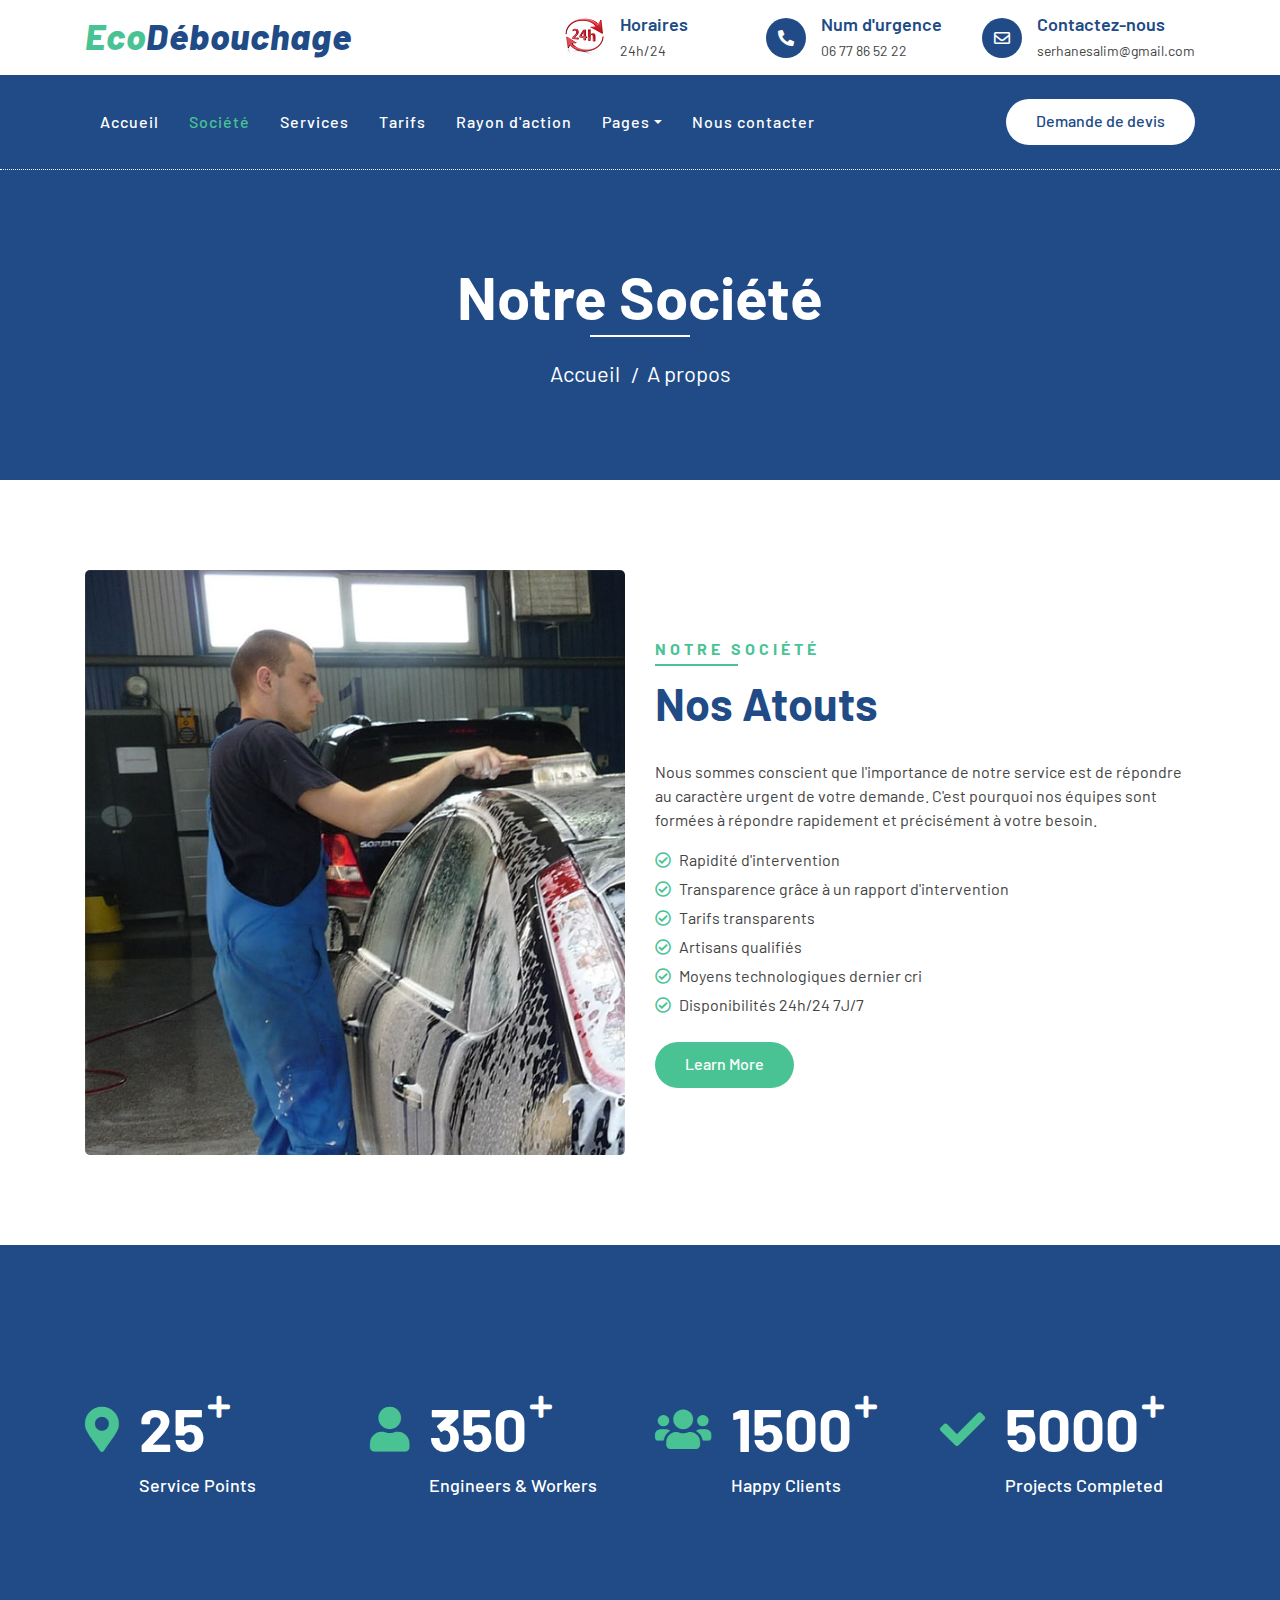
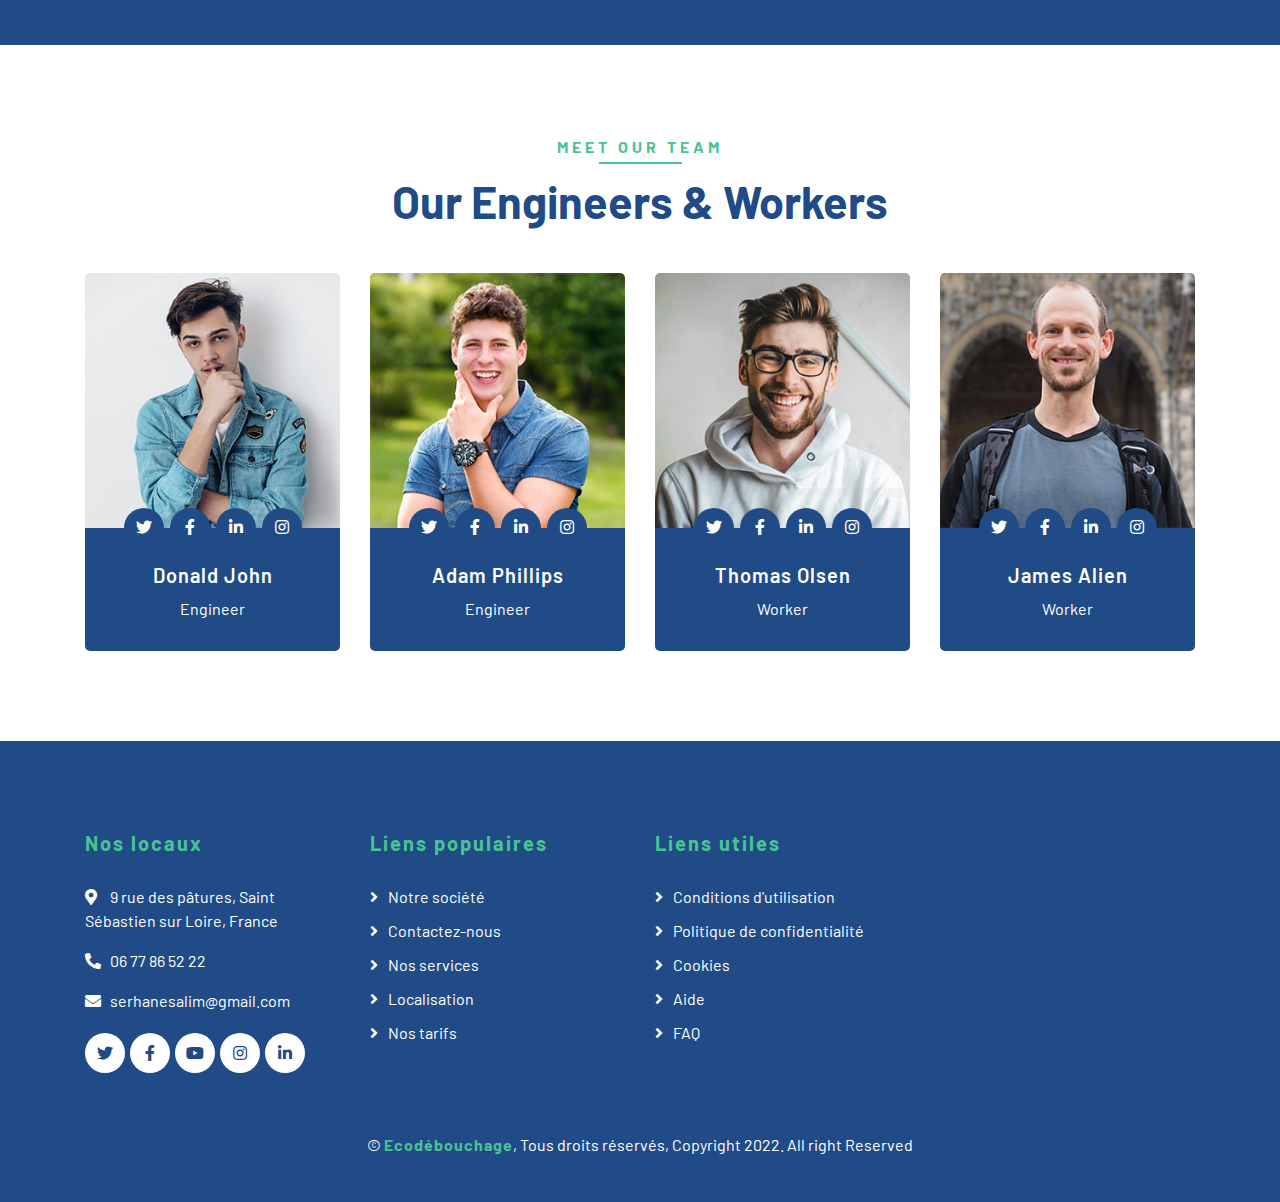
==== about.html @ cb482e45 "12e V Changement logo 24" ====
<!DOCTYPE html>
<html lang="en">
    <head>
        <meta charset="utf-8">
        <title>Eco débouchage</title>
        <meta content="width=device-width, initial-scale=1.0" name="viewport">
        <meta content="Free Website Template" name="keywords">
        <meta content="Free Website Template" name="description">

        <!-- Favicon -->
        <link href="img/favicon.ico" rel="icon">

        <!-- Google Font -->
        <link href="https://fonts.googleapis.com/css2?family=Barlow:wght@400;500;600;700;800;900&display=swap" rel="stylesheet"> 
        
        <!-- CSS Libraries -->
        <link href="https://stackpath.bootstrapcdn.com/bootstrap/4.4.1/css/bootstrap.min.css" rel="stylesheet">
        <link href="https://cdnjs.cloudflare.com/ajax/libs/font-awesome/5.10.0/css/all.min.css" rel="stylesheet">
        <link href="lib/flaticon/font/flaticon.css" rel="stylesheet">
        <link href="lib/animate/animate.min.css" rel="stylesheet">
        <link href="lib/owlcarousel/assets/owl.carousel.min.css" rel="stylesheet">

        <!-- Template Stylesheet -->
        <link href="css/style.css" rel="stylesheet">
    </head>

    <body>
        <!-- Top Bar Start -->
        <div class="top-bar">
            <div class="container">
                <div class="row align-items-center">
                    <div class="col-lg-4 col-md-12">
                        <div class="logo">
                            <a href="index.html">
                                <h1>Eco<span>Débouchage</span></h1>
                                <!-- <img src="img/logo.jpg" alt="Logo"> -->
                            </a>
                        </div>
                    </div>
                    <div class="col-lg-8 col-md-7 d-none d-lg-block">
                        <div class="row">
                            <div class="col-4">
                                <div class="top-bar-item">
                                    <div class="top-bar-icon">
                                        <img src="img/logo24.PNG" alt="logo24">
                                    </div>
                                    <div class="top-bar-text">
                                        <h3>Horaires</h3>
                                        <p>24h/24</p>
                                    </div>
                                </div>
                            </div>
                            <div class="col-4">
                                <div class="top-bar-item">
                                    <div class="top-bar-icon">
                                        <i class="fa fa-phone-alt"></i>
                                    </div>
                                    <div class="top-bar-text">
                                        <h3>Num d'urgence</h3>
                                        <p>06 77 86 52 22</p>
                                    </div>
                                </div>
                            </div>
                            <div class="col-4">
                                <div class="top-bar-item">
                                    <div class="top-bar-icon">
                                        <i class="far fa-envelope"></i>
                                    </div>
                                    <div class="top-bar-text">
                                        <h3>Contactez-nous</h3>
                                        <p>serhanesalim@gmail.com</p>
                                    </div>
                                </div>
                            </div>
                        </div>
                    </div>
                </div>
            </div>
        </div>
        <!-- Top Bar End -->

        <!-- Nav Bar Start -->
        <div class="nav-bar">
            <div class="container">
                <nav class="navbar navbar-expand-lg bg-dark navbar-dark">
                    <a href="#" class="navbar-brand">MENU</a>
                    <button type="button" class="navbar-toggler" data-toggle="collapse" data-target="#navbarCollapse">
                        <span class="navbar-toggler-icon"></span>
                    </button>

                    <div class="collapse navbar-collapse justify-content-between" id="navbarCollapse">
                        <div class="navbar-nav mr-auto">
                            <a href="index.html" class="nav-item nav-link">Accueil</a>
                            <a href="about.html" class="nav-item nav-link active">Société</a>
                            <a href="service.html" class="nav-item nav-link">Services</a>
                            <a href="price.html" class="nav-item nav-link">Tarifs</a>
                            <a href="location.html" class="nav-item nav-link">Rayon d'action</a>
                            <div class="nav-item dropdown">
                                <a href="#" class="nav-link dropdown-toggle" data-toggle="dropdown">Pages</a>
                                <div class="dropdown-menu">
                                    <a href="single.html" class="dropdown-item">Detail Page</a>
                                    <a href="team.html" class="dropdown-item">Nos collaborateurs</a>
                                    <a href="booking.html" class="dropdown-item">Prendre un rendez-vous</a>
                                </div>
                            </div>
                            <a href="contact.html" class="nav-item nav-link">Nous contacter</a>
                        </div>
                        <div class="ml-auto">
                            <a class="btn btn-custom" href="#">Demande de devis</a>
                        </div>
                    </div>
                </nav>
            </div>
        </div>
        <!-- Nav Bar End -->
        
        
        <!-- Page Header Start -->
        <div class="page-header">
            <div class="container">
                <div class="row">
                    <div class="col-12">
                        <h2>Notre Société</h2>
                    </div>
                    <div class="col-12">
                        <a href="index.html">Accueil</a>
                        <a href="">A propos</a>
                    </div>
                </div>
            </div>
        </div>
        <!-- Page Header End -->
        

        <!-- About Start -->
        <div class="about">
            <div class="container">
                <div class="row align-items-center">
                    <div class="col-lg-6">
                        <div class="about-img">
                            <img src="img/about.jpg" alt="Image">
                        </div>
                    </div>
                    <div class="col-lg-6">
                        <div class="section-header text-left">
                            <p>Notre Société</p>
                            <h2>Nos Atouts</h2>
                        </div>
                        <div class="about-content">
                            <p>
                                Nous sommes conscient que l'importance de notre service est de répondre au caractère urgent de votre demande. C'est pourquoi nos équipes sont formées à répondre rapidement et précisément à votre besoin. 
                            </p>
                            <ul>
                                <li><i class="far fa-check-circle"></i>Rapidité d'intervention</li>
                                <li><i class="far fa-check-circle"></i>Transparence grâce à un rapport d'intervention</li>
                                <li><i class="far fa-check-circle"></i>Tarifs transparents</li>
                                <li><i class="far fa-check-circle"></i>Artisans qualifiés</li>
                                <li><i class="far fa-check-circle"></i>Moyens technologiques dernier cri</li>
                                <li><i class="far fa-check-circle"></i>Disponibilités 24h/24 7J/7</li>
                            </ul>
                            <a class="btn btn-custom" href="">Learn More</a>
                        </div>
                    </div>
                </div>
            </div>
        </div>
        <!-- About End -->
        
        
        <!-- Facts Start -->
        <div class="facts" data-parallax="scroll" data-image-src="img/facts.jpg">
            <div class="container">
                <div class="row">
                    <div class="col-lg-3 col-md-6">
                        <div class="facts-item">
                            <i class="fa fa-map-marker-alt"></i>
                            <div class="facts-text">
                                <h3 data-toggle="counter-up">25</h3>
                                <p>Service Points</p>
                            </div>
                        </div>
                    </div>
                    <div class="col-lg-3 col-md-6">
                        <div class="facts-item">
                            <i class="fa fa-user"></i>
                            <div class="facts-text">
                                <h3 data-toggle="counter-up">350</h3>
                                <p>Engineers & Workers</p>
                            </div>
                        </div>
                    </div>
                    <div class="col-lg-3 col-md-6">
                        <div class="facts-item">
                            <i class="fa fa-users"></i>
                            <div class="facts-text">
                                <h3 data-toggle="counter-up">1500</h3>
                                <p>Happy Clients</p>
                            </div>
                        </div>
                    </div>
                    <div class="col-lg-3 col-md-6">
                        <div class="facts-item">
                            <i class="fa fa-check"></i>
                            <div class="facts-text">
                                <h3 data-toggle="counter-up">5000</h3>
                                <p>Projects Completed</p>
                            </div>
                        </div>
                    </div>
                </div>
            </div>
        </div>
        <!-- Facts End -->


        <!-- Team Start -->
        <div class="team">
            <div class="container">
                <div class="section-header text-center">
                    <p>Meet Our Team</p>
                    <h2>Our Engineers & Workers</h2>
                </div>
                <div class="row">
                    <div class="col-lg-3 col-md-6">
                        <div class="team-item">
                            <div class="team-img">
                                <img src="img/team-1.jpg" alt="Team Image">
                            </div>
                            <div class="team-text">
                                <h2>Donald John</h2>
                                <p>Engineer</p>
                                <div class="team-social">
                                    <a href=""><i class="fab fa-twitter"></i></a>
                                    <a href=""><i class="fab fa-facebook-f"></i></a>
                                    <a href=""><i class="fab fa-linkedin-in"></i></a>
                                    <a href=""><i class="fab fa-instagram"></i></a>
                                </div>
                            </div>
                        </div>
                    </div>
                    <div class="col-lg-3 col-md-6">
                        <div class="team-item">
                            <div class="team-img">
                                <img src="img/team-2.jpg" alt="Team Image">
                            </div>
                            <div class="team-text">
                                <h2>Adam Phillips</h2>
                                <p>Engineer</p>
                                <div class="team-social">
                                    <a href=""><i class="fab fa-twitter"></i></a>
                                    <a href=""><i class="fab fa-facebook-f"></i></a>
                                    <a href=""><i class="fab fa-linkedin-in"></i></a>
                                    <a href=""><i class="fab fa-instagram"></i></a>
                                </div>
                            </div>
                        </div>
                    </div>
                    <div class="col-lg-3 col-md-6">
                        <div class="team-item">
                            <div class="team-img">
                                <img src="img/team-3.jpg" alt="Team Image">
                            </div>
                            <div class="team-text">
                                <h2>Thomas Olsen</h2>
                                <p>Worker</p>
                                <div class="team-social">
                                    <a href=""><i class="fab fa-twitter"></i></a>
                                    <a href=""><i class="fab fa-facebook-f"></i></a>
                                    <a href=""><i class="fab fa-linkedin-in"></i></a>
                                    <a href=""><i class="fab fa-instagram"></i></a>
                                </div>
                            </div>
                        </div>
                    </div>
                    <div class="col-lg-3 col-md-6">
                        <div class="team-item">
                            <div class="team-img">
                                <img src="img/team-4.jpg" alt="Team Image">
                            </div>
                            <div class="team-text">
                                <h2>James Alien</h2>
                                <p>Worker</p>
                                <div class="team-social">
                                    <a href=""><i class="fab fa-twitter"></i></a>
                                    <a href=""><i class="fab fa-facebook-f"></i></a>
                                    <a href=""><i class="fab fa-linkedin-in"></i></a>
                                    <a href=""><i class="fab fa-instagram"></i></a>
                                </div>
                            </div>
                        </div>
                    </div>
                </div>
            </div>
        </div>
        <!-- Team End -->


        <!-- Footer Start -->
        <div class="footer">
            <div class="container">
                <div class="row">
                    <div class="col-lg-3 col-md-6">
                        <div class="footer-contact">
                            <h2>Nos locaux</h2>
                            <p><i class="fa fa-map-marker-alt"></i>9 rue des pâtures, Saint Sébastien sur Loire, France</p>
                            <p><i class="fa fa-phone-alt"></i>06 77 86 52 22</p>
                            <p><i class="fa fa-envelope"></i>serhanesalim@gmail.com</p>
                            <div class="footer-social">
                                <a class="btn" href=""><i class="fab fa-twitter"></i></a>
                                <a class="btn" href=""><i class="fab fa-facebook-f"></i></a>
                                <a class="btn" href=""><i class="fab fa-youtube"></i></a>
                                <a class="btn" href=""><i class="fab fa-instagram"></i></a>
                                <a class="btn" href=""><i class="fab fa-linkedin-in"></i></a>
                            </div>
                        </div>
                    </div>
                    <div class="col-lg-3 col-md-6">
                        <div class="footer-link">
                            <h2>Liens populaires</h2>
                            <a href="">Notre société</a>
                            <a href="">Contactez-nous</a>
                            <a href="">Nos services</a>
                            <a href="">Localisation</a>
                            <a href="">Nos tarifs</a>
                        </div>
                    </div>
                    <div class="col-lg-3 col-md-6">
                        <div class="footer-link">
                            <h2>Liens utiles</h2>
                            <a href="">Conditions d'utilisation</a>
                            <a href="">Politique de confidentialité</a>
                            <a href="">Cookies</a>
                            <a href="">Aide</a>
                            <a href="">FAQ</a>
                        </div>
                    </div>
                </div>
            </div>
            <div class="container copyright">
                <p>&copy; <a href="#">Ecodébouchage</a>, Tous droits réservés, Copyright 2022. All right Reserved</p>
            </div>
        </div>
        <!-- Footer End -->
        
        <!-- Back to top button -->
        <a href="#" class="back-to-top"><i class="fa fa-chevron-up"></i></a>
        
        <!-- Pre Loader -->
        <div id="loader" class="show">
            <div class="loader"></div>
        </div>

        <!-- JavaScript Libraries -->
        <script src="https://code.jquery.com/jquery-3.4.1.min.js"></script>
        <script src="https://stackpath.bootstrapcdn.com/bootstrap/4.4.1/js/bootstrap.bundle.min.js"></script>
        <script src="lib/easing/easing.min.js"></script>
        <script src="lib/owlcarousel/owl.carousel.min.js"></script>
        <script src="lib/waypoints/waypoints.min.js"></script>
        <script src="lib/counterup/counterup.min.js"></script>
        
        <!-- Contact Javascript File -->
        <script src="mail/jqBootstrapValidation.min.js"></script>
        <script src="mail/contact.js"></script>

        <!-- Template Javascript -->
        <script src="js/main.js"></script>
    </body>
</html>
---- lib/flaticon/font/flaticon.css ----
/*
  	Flaticon icon font: Flaticon
  	Creation date: 11/10/2020 08:08
  	*/

@font-face {
  font-family: "Flaticon";
  src: url("./Flaticon.eot");
  src: url("./Flaticon.eot?#iefix") format("embedded-opentype"),
       url("./Flaticon.woff2") format("woff2"),
       url("./Flaticon.woff") format("woff"),
       url("./Flaticon.ttf") format("truetype"),
       url("./Flaticon.svg#Flaticon") format("svg");
  font-weight: normal;
  font-style: normal;
}

@media screen and (-webkit-min-device-pixel-ratio:0) {
  @font-face {
    font-family: "Flaticon";
    src: url("./Flaticon.svg#Flaticon") format("svg");
  }
}

[class^="flaticon-"]:before, [class*=" flaticon-"]:before,
[class^="flaticon-"]:after, [class*=" flaticon-"]:after {   
  font-family: Flaticon;
        font-size: 20px;
font-style: normal;
margin-left: 20px;
}

.flaticon-car-wash-1:before { content: "\f100"; }
.flaticon-car-service:before { content: "\f101"; }
.flaticon-seat:before { content: "\f102"; }
.flaticon-car-service-1:before { content: "\f103"; }
.flaticon-car-wash:before { content: "\f104"; }
.flaticon-brush:before { content: "\f105"; }
.flaticon-vacuum-cleaner:before { content: "\f106"; }
.flaticon-brush-1:before { content: "\f107"; }
.flaticon-car-service-2:before { content: "\f108"; }
.flaticon-car-service-3:before { content: "\f109"; }
---- css/style.css ----
/*******************************/
/********* General CSS *********/
/*******************************/
body {
    color: #444444;
    font-weight: 400;
    background: #ffffff;
    font-family: 'Barlow', sans-serif;
}

h1,
h2, 
h3, 
h4,
h5, 
h6 {
    color: #204B86;
}

a {
    color: #204B86;
    transition: .3s;
}

a:hover,
a:active,
a:focus {
    color: #49C394;
    outline: none;
    text-decoration: none;
}

.btn.btn-custom {
    padding: 10px 30px 12px 30px;
    text-align: center; 
    font-size: 16px;
    font-weight: 500;
    color: #ffffff;
    background: #49C394;
    border: none;
    border-radius: 60px;
    box-shadow: inset 0 0 0 0 #204B86;
    transition: ease-out 0.5s;
    -webkit-transition: ease-out 0.5s;
    -moz-transition: ease-out 0.5s;
}

.btn.btn-custom:hover {
    color: #49C394;
    background: #204B86;
    box-shadow: inset 200px 0 0 0 #204B86;
}

.btn:focus,
.form-control:focus {
    box-shadow: none;
}

.container-fluid {
    max-width: 1366px;
}

[class^="flaticon-"]:before, [class*=" flaticon-"]:before,
[class^="flaticon-"]:after, [class*=" flaticon-"]:after {   
    font-size: inherit;
    margin-left: 0;
}


/**********************************/
/****** Loader & Back to Top ******/
/**********************************/
#loader {
    position: fixed;
    top: 0;
    right: 0;
    bottom: 0;
    left: 0;
    display: flex;
    align-items: center;
    justify-content: center;
    background: #ffffff;
    opacity: 0;
    visibility: hidden;
    -webkit-transition: opacity .3s ease-out, visibility 0s linear .3s;
    -o-transition: opacity .3s ease-out, visibility 0s linear .3s;
    transition: opacity .3s ease-out, visibility 0s linear .3s;
    z-index: 999;
}

#loader.show {
    -webkit-transition: opacity .6s ease-out, visibility 0s linear 0s;
    -o-transition: opacity .6s ease-out, visibility 0s linear 0s;
    transition: opacity .6s ease-out, visibility 0s linear 0s;
    visibility: visible;
    opacity: 1;
}

#loader .loader {
    position: relative;
    width: 45px;
    height: 45px;
    border: 5px solid #dddddd;
    border-top: 5px solid #49C394;
    border-radius: 50%;
    -webkit-animation: spin 2s linear infinite;
    animation: spin 2s linear infinite;
}

@-webkit-keyframes spin {
    0% { -webkit-transform: rotate(0deg); }
    100% { -webkit-transform: rotate(360deg); }
}

@keyframes spin {
    0% { transform: rotate(0deg); }
    100% { transform: rotate(360deg); }
}

.back-to-top {
    position: fixed;
    display: none;
    width: 44px;
    height: 44px;
    text-align: center;
    line-height: 1;
    font-size: 22px;
    right: 15px;
    bottom: 15px;
    transition: .5s;
    background: #49C394;
    border-radius: 44px;
    z-index: 9;
}

.back-to-top i {
    color: #ffffff;
    padding-top: 10px;
}

.back-to-top:hover {
    background: #204B86;
}


/**********************************/
/********** Top Bar CSS ***********/
/**********************************/
.top-bar {
    position: relative;
    height: 75px;
    display: flex;
    align-items: center;
    background: #ffffff;
}

.top-bar .logo {
    text-align: left;
    overflow: hidden;
}

.top-bar .logo h1 {
    margin: -4px 0 0 0;
    color: #49C394;
    font-size: 36px;
    line-height: 50px;
    font-weight: 800;
    letter-spacing: 1px;
    font-style: italic;
}

.top-bar .logo h1 span {
    color: #204B86;
}

.top-bar .logo img {
    max-width: 100%;
    max-height: 60px;
}

.top-bar .top-bar-item {
    display: flex;
    align-items: center;
    justify-content: flex-end;
}



.top-bar .logo24 img {
    max-width: 100%;
    max-height: 60px;
}


.top-bar .top-bar-icon {
    width: 40px;
    height: 40px;
    display: flex;
    align-items: center;
    justify-content: center;
    background: #204B86;
    border-radius: 40px;
}

.top-bar .top-bar-icon i {
    margin: 0;
    color: #ffffff;
    font-size: 16px;
}

.top-bar .top-bar-text {
    padding-left: 15px;
}

.top-bar .top-bar-text h3 {
    margin: 0 0 5px 0;
    font-size: 18px;
    font-weight: 600;
}

.top-bar .top-bar-text p {
    margin: 0;
    font-size: 14px;
    font-weight: 400;
}

@media (max-width: 991.98px) {
    .top-bar .logo {
        text-align: center;
    }
}


/**********************************/
/*********** Nav Bar CSS **********/
/**********************************/
.nav-bar {
    position: relative;
    background: #204B86;
}

.nav-bar.nav-sticky {
    position: fixed;
    width: 100%;
    top: 0;
    left: 0;
    box-shadow: 0 2px 5px rgba(0, 0, 0, .3);
    z-index: 999;
}

.nav-bar .navbar {
    padding: 20px 0;
    background: #204B86 !important;
    transition: .3s;
}

.nav-bar.nav-sticky .navbar {
    padding: 5px 0;
}

.navbar-dark .navbar-nav .nav-link,
.navbar-dark .navbar-nav .nav-link:focus,
.navbar-dark .navbar-nav .nav-link:hover,
.navbar-dark .navbar-nav .nav-link.active {
    color: #ffffff;
    padding: 15px;
    font-weight: 500;
    letter-spacing: 1px;
}

.navbar-dark .navbar-nav .nav-link:hover,
.navbar-dark .navbar-nav .nav-link.active {
    color: #49C394;
}

.nav-bar .dropdown-menu {
    margin-top: 0;
    border: 0;
    border-radius: 0;
    background: #f8f9fa;
}

.nav-bar .btn.btn-custom {
    color: #204B86;
    background: #ffffff;
    box-shadow: inset 0 0 0 0 #49C394;
}

.nav-bar .btn:hover {
    color: #ffffff;
    background: #49C394;
    box-shadow: inset 200px 0 0 0 #49C394;
}

@media (min-width: 992px) {
    .nav-bar .navbar-brand {
        display: none;
    }
}

@media (max-width: 991.98px) {
    .navbar-dark .navbar-nav .nav-link,
    .navbar-dark .navbar-nav .nav-link:focus,
    .navbar-dark .navbar-nav .nav-link:hover,
    .navbar-dark .navbar-nav .nav-link.active {
        padding: 5px 0;
    }
    
    .nav-bar .dropdown-menu {
        box-shadow: none;
    }
    
    .nav-bar .btn {
        display: none;
    }
}


/*******************************/
/********** Hero CSS ***********/
/*******************************/
.carousel {
    position: relative;
    width: 100%;
    min-height: 400px;
    background: #ffffff;
    margin-bottom: 45px;
}

.carousel .container-fluid {
    padding: 0;
}

.carousel .carousel-item {
    position: relative;
    width: 100%;
    min-height: 400px;
    display: flex;
    align-items: center;
    justify-content: center;
    flex-direction: column;
}

.carousel .carousel-img {
    position: relative;
    width: 100%;
    height: 100%;
    min-height: 400px;
    text-align: right;
    overflow: hidden;
}

.carousel .carousel-img::after {
    position: absolute;
    content: "";
    top: 0;
    right: 0;
    bottom: 0;
    left: 0;
    background: rgba(0, 0, 0, .5);
    z-index: 1;
}

.carousel .carousel-img img {
    width: 100%;
    height: 100%;
    object-fit: cover;
}

.carousel .carousel-text {
    position: absolute;
    max-width: 992px;
    padding: 0 15px;
    text-align: center;
    display: flex;
    align-items: center;
    justify-content: center;
    flex-direction: column;
    z-index: 2;
}

.carousel .carousel-text h3 {
    color: #49C394;
    font-size: 20px;
    font-weight: 700;
    letter-spacing: 4px;
    text-transform: uppercase;
    margin-bottom: 0px;
}

.carousel .carousel-text h1 {
    color: #ffffff;
    font-size: 90px;
    font-weight: 700;
    margin-bottom: 20px;
    /*text-transform: capitalize;*/
}

.carousel .carousel-text p {
    max-width: 500px;
    color: #ffffff;
    font-size: 18px;
    margin-bottom: 40px;
}

.carousel .btn.btn-custom {
    padding: 20px 45px 22px 45px;
    color: #ffffff;
}

.carousel .btn.btn-custom:hover {
    color: #49C394;
}

.carousel .owl-nav {
    position: absolute;
    width: 100%;
    height: 50px;
    top: calc(50% - 25px);
    left: 0;
    display: flex;
    justify-content: space-between;
    z-index: 9;
}

.carousel .owl-nav .owl-prev,
.carousel .owl-nav .owl-next {
    width: 50px;
    height: 50px;
    display: flex;
    align-items: center;
    justify-content: center;
    color: #ffffff;
    border-radius: 50px;
    background: rgba(256, 256, 256, .2);
    font-size: 22px;
    transition: .5s;
}

.carousel .owl-nav .owl-prev {
    margin-left: 30px;
}

.carousel .owl-nav .owl-next {
    margin-right: 30px;
}

.carousel .owl-nav .owl-prev:hover,
.carousel .owl-nav .owl-next:hover {
    color: #ffffff;
    background: #49C394;
}

.carousel .animated {
    -webkit-animation-duration: 1s;
    animation-duration: 1s;
}

@media (max-width: 991.98px) {
    .carousel .carousel-text h3 {
        margin-bottom: 5px;
    }
    
    .carousel .carousel-text h1 {
        font-size: 60px;
    }
    
    .carousel .carousel-text p {
        font-size: 16px;
    }
    
    .carousel .carousel-text .btn {
        padding: 12px 30px;
        font-size: 15px;
        letter-spacing: 0;
    }
}

@media (max-width: 767.98px) {
    .carousel .carousel-text h3 {
        font-size: 18px;
        letter-spacing: 2px;
        margin-bottom: 15px;
    }
    
    .carousel .carousel-text h1 {
        font-size: 45px;
    }
    
    .carousel .carousel-text .btn {
        padding: 10px 25px;
        font-size: 15px;
        letter-spacing: 0;
    }
}

@media (max-width: 575.98px) {
    .carousel .carousel-text h3 {
        font-size: 14px;
        letter-spacing: 1px;
        margin-bottom: 10px;
    }
    
    .carousel .carousel-text h1 {
        font-size: 30px;
        margin-bottom: 15px;
    }
    
    .carousel .carousel-text p {
        margin-bottom: 25px;
    }
    
    .carousel .carousel-text .btn {
        padding: 8px 20px;
        font-size: 14px;
        letter-spacing: 0;
    }
}


/*******************************/
/******* Page Header CSS *******/
/*******************************/
.page-header {
    position: relative;
    margin-bottom: 45px;
    padding: 90px 0;
    text-align: center;
    background: #204B86;
    border-top: 1px dotted #ffffff;
}

.page-header h2 {
    position: relative;
    color: #ffffff;
    font-size: 60px;
    font-weight: 700;
    margin-bottom: 20px;
    padding-bottom: 5px;
}

.page-header h2::after {
    position: absolute;
    content: "";
    width: 100px;
    height: 2px;
    left: calc(50% - 50px);
    bottom: 0;
    background: #ffffff;
}

.page-header a {
    position: relative;
    padding: 0 12px;
    font-size: 22px;
    color: #ffffff;
}

.page-header a:hover {
    color: #49C394;
}

.page-header a::after {
    position: absolute;
    content: "/";
    width: 8px;
    height: 8px;
    top: -2px;
    right: -7px;
    text-align: center;
    color: #ffffff;
}

.page-header a:last-child::after {
    display: none;
}

@media (max-width: 991.98px) {
    .page-header {
        padding: 60px 0;
    }
    
    .page-header h2 {
        font-size: 45px;
    }
    
    .page-header a {
        font-size: 20px;
    }
}

@media (max-width: 767.98px) {
    .page-header {
        padding: 45px 0;
    }
    
    .page-header h2 {
        font-size: 35px;
    }
    
    .page-header a {
        font-size: 18px;
    }
}


/*******************************/
/******* Section Header ********/
/*******************************/
.section-header {
    position: relative;
    width: 100%;
    max-width: 700px;
    margin: 0 auto 45px auto;
}

.section-header p {
    display: inline-block;
    margin-bottom: 10px;
    padding-bottom: 5px;
    position: relative;
    font-size: 16px;
    font-weight: 700;
    letter-spacing: 4px;
    text-transform: uppercase;
    color: #49C394;
}

.section-header p::after {
    position: absolute;
    content: "";
    width: 50%;
    height: 2px;
    left: 25%;
    bottom: 0;
    background: #49C394;
}

.section-header.text-left p::after {
    left: 0;
}

.section-header.text-right p::after {
    left: 50%;
}

.section-header h2 {
    margin: 0;
    font-size: 45px;
    font-weight: 700;
    /*text-transform: capitalize;  Modifications pour enlever les majuscules de la page Contact dans envoyez nous vos suggestions */
}

@media (max-width: 991.98px) {
    .section-header h2 {
        font-size: 45px;
    }
}

@media (max-width: 767.98px) {
    .section-header h2 {
        font-size: 40px;
    }
}

@media (max-width: 575.98px) {
    .section-header h2 {
        font-size: 35px;
    }
}


/*******************************/
/********** About CSS **********/
/*******************************/
.about {
    position: relative;
    width: 100%;
    padding: 45px 0 15px 0;
}

.about .section-header {
    margin-bottom: 30px;
    margin-left: 0;
}

.about .about-img img {
    width: 100%;
    border-radius: 5px;
    margin-bottom: 30px;
}

.about .about-content {
    margin-bottom: 30px;
}

.about .about-content ul {
    margin: 0;
    padding: 0;
    list-style: none;
    margin-bottom: 25px;
}

.about .about-content ul li {
    margin-bottom: 5px;
}

.about .about-content ul li i {
    margin-right: 8px;
    color: #49C394;
}


/*******************************/
/********* Service CSS *********/
/*******************************/
.service {
    position: relative;
    width: 100%;
    padding: 45px 0 0 0;
}

.service .service-item {
    position: relative;
    width: 100%;
    display: flex;
    flex-direction: column;
    margin-bottom: 45px;
}

.service .service-item i {
    color: #204B86;
    font-size: 75px;
    line-height: 75px;
    margin-bottom: 20px;
}

.service .service-item [class^="flaticon-"]::before {
    margin: 0;
    font-size: 60px;
    line-height: 60px;
    background-image: linear-gradient(#49C394, #204B86);
    -webkit-background-clip: text;
    -webkit-text-fill-color: transparent;
    transition: .5s;
}

.service .service-item h3 {
    margin-bottom: 10px;
    font-size: 20px;
    font-weight: 700;
    letter-spacing: 1px;
}

.service .service-item p {
    margin: 0;
}


/*******************************/
/********** Facts CSS **********/
/*******************************/
.facts {
    position: relative;
    width: 100%;
    min-height: 400px;
    margin: 45px 0;
    display: flex;
    align-items: center;
    background: #204B86;
}

.facts .facts-item {
    display: flex;
    flex-direction: row;
    margin: 25px 0;
}

.facts .facts-item i {
    margin-top: 15px;
    font-size: 45px;
    color: #49C394;
}

.facts .facts-text {
    padding-left: 20px;
}

.facts .facts-text h3 {
    position: relative;
    display: inline-block;
    color: #ffffff;
    font-size: 60px;
    font-weight: 700;
}

.facts .facts-text h3::after {
    position: absolute;
    content: "\f067";
    top: 0px;
    right: -25px;
    color: #ffffff;
    font-size: 25px;
    font-family: "Font Awesome 5 Free";
    font-weight: 900;
}

.facts .facts-text p {
    color: #ffffff;
    font-size: 18px;
    font-weight: 500;
    margin: 0;
}


/*******************************/
/********* Pricing CSS *********/
/*******************************/
.price {
    position: relative;
    width: 100%;
    padding: 45px 0 15px 0;
}

.price .row {
    padding: 0 15px;
}

.price .col-md-4 {
    padding: 0;
}

.price .price-item {
    position: relative;
    margin-bottom: 30px;
    background: #ffffff;
    border-radius: 5px;
    text-align: center;
}

.price .featured-item {
    box-shadow: 0 0 30px rgba(0, 0, 0, .2);
    z-index: 1;
}

.price .price-header {
    padding: 45px 0 30px 0;
}

.price .price-header h3 {
    font-size: 20px;
    font-weight: 700;
    letter-spacing: 2px;
    text-transform: uppercase;
}

.price .price-header h2 {
    display: flex;
    align-items: flex-start;
    justify-content: center;
    font-size: 60px;
    font-weight: 700;
    letter-spacing: 5px;
}

.price .price-header h2 span {
    font-size: 25px;
    line-height: 55px;
}

.price .price-item.featured-item h2,
.price .price-item.featured-item h3 {
    color: #49C394;
}

.price .price-body {
    padding: 0 0 20px 0;
}

.price .price-body ul {
    margin: 0;
    padding: 0;
    list-style: none;
}

.price .price-body ul li {
    padding: 0 0 15px 0;
}

.price .price-body ul li i {
    margin-right: 10px;
}

.price .price-body ul li i.fa-check-circle {
    color: #39B972;
}

.price .price-body ul li i.fa-times-circle {
    color: #cccccc;
}

.price .price-item .price-footer {
    padding-bottom: 45px;
}

.price .price-item .price-footer .btn.btn-custom {
    color: #49C394;
    background: #204B86;
    box-shadow: inset 0 0 0 0 #49C394;
}

.price .price-item .price-footer .btn.btn-custom:hover {
    color: #ffffff;
    background: #49C394;
    box-shadow: inset 200px 0 0 0 #49C394;
}

.price .price-item.featured-item .price-footer .btn.btn-custom {
    color: #ffffff;
    background: #49C394;
    box-shadow: inset 0 0 0 0 #204B86;
}

.price .price-item.featured-item .price-footer .btn.btn-custom:hover {
    color: #49C394;
    background: #204B86;
    box-shadow: inset 200px 0 0 0 #204B86;
}


/*******************************/
/******** Location CSS *********/
/*******************************/
.location {
    position: relative;
    width: 100%;
    padding: 45px 0;
}

.location .location-item {
    display: flex;
    margin-bottom: 30px;
}

.location .location-item i {
    padding-top: 3px;
    font-size: 30px;
    color: #49C394;
}

.location .location-text {
    padding-left: 15px;
}

.location .location-text h3 {
    font-size: 18px;
    font-weight: 700;
}

.location .location-text p {
    margin-bottom: 5px;
}

.location .location-text p strong {
    margin-right: 5px;
    font-weight: 600;
}

.location .location-form {
    padding: 45px 30px;
    background: #49C394;
    border-radius: 5px;
}

.location .location-form h3 {
    color: #ffffff;
    font-size: 25px;
    font-weight: 700;
    margin-bottom: 25px;
}

.location .location-form .control-group {
    margin-bottom: 15px;
}

.location .location-form .form-control {
    height: 45px;
    color: #ffffff;
    padding: 0 15px;
    border-radius: 5px;
    border: 1px solid #ffffff;
    background: transparent;
}

.location .location-form textarea.form-control {
    height: 120px;
    padding: 15px;
}

.location .location-form .form-control::placeholder {
    color: #ffffff;
    opacity: 1;
}

.location .location-form .form-control:-ms-input-placeholder,
.location .location-form .form-control::-ms-input-placeholder {
    color: #ffffff;
}

.location .location-form .btn.btn-custom {
    width: 100%;
    color: #49C394;
    background: #ffffff;
    box-shadow: inset 0 0 0 0 #204B86;
}

.location .location-form .btn.btn-custom:hover {
    color: #ffffff;
    background: #49C394;
    box-shadow: inset 400px 0 0 0 #204B86;
}

@media(min-width: 576px) and (max-width: 991.89px) {
    .location .location-form .btn.btn-custom:hover {
        box-shadow: inset 650px 0 0 0 #204B86;
    }
}


/*******************************/
/*********** Team CSS **********/
/*******************************/
.team {
    position: relative;
    width: 100%;
    padding: 45px 0 15px 0;
}

.team .team-item {
    position: relative;
    margin-bottom: 30px;
}

.team .team-img {
    position: relative;
    border-radius: 5px 5px 0 0;
    overflow: hidden;
}

.team .team-img img {
    width: 100%;
    transition: .3s;
}

.team .team-item:hover img {
    transform: scale(1.1);
}

.team .team-text {
    position: relative;
    width: 100%;
    padding: 35px 30px 30px 30px;
    text-align: center;
    background: #204B86;
    border-radius: 0 0 5px 5px;
    transition: .5s;
}

.team .team-item:hover .team-text {
    background: #49C394;
}

.team .team-text h2 {
    color: #ffffff;
    font-size: 20px;
    font-weight: 600;
    letter-spacing: 1px;
    margin-bottom: 10px;
}

.team .team-text p {
    margin: 0;
    color: #ffffff;
}

.team .team-social {
    position: absolute;
    width: 100%;
    height: 40px;
    top: -20px;
    left: 0;
    text-align: center;
    font-size: 0;
}

.team .team-social a {
    display: inline-block;
    width: 40px;
    height: 40px;
    margin: 0 3px;
    padding: 7px 0;
    text-align: center;
    font-size: 16px;
    color: #ffffff;
    background: #204B86;
    border-radius: 40px;
    transition: .5s;
}

.team .team-item:hover .team-social a {
    background: #49C394;
}

.team .team-social a:hover {
    color: #204B86;
}


/*******************************/
/******* Testimonial CSS *******/
/*******************************/
.testimonial {
    position: relative;
    width: 100%;
    padding: 45px 0;
}

.testimonial .testimonials-carousel {
    position: relative;
    width: calc(100% + 30px);
    margin: 0 -15px;
}

.testimonial .testimonial-item {
    position: relative;
    width: 100%;
    padding: 0 15px;
    display: flex;
}

.testimonial .testimonial-item img {
    width: 80px;
    height: 80px;
    border-radius: 80px;
    transform: scale(.8);
    transition: 2s;
}

.testimonial .owl-item.center .testimonial-item img {
    transform: scale(1);
}

.testimonial .testimonial-text {
    width: calc(100% - 100px);
    padding-left: 20px;
}

.testimonial .testimonial-text h3 {
    font-size: 18px;
    font-weight: 700;
    letter-spacing: 1px;
    margin-bottom: 5px;
}

.testimonial .testimonial-text h4 {
    color: #777777;
    font-size: 15px;
    font-weight: 400;
    font-style: italic;
    margin-bottom: 10px;
}

.testimonial .testimonial-text p {
    margin: 0;
}

.testimonial .testimonial-text p::before {
    content: "\f10d";
    font-size: 25px;
    font-family: "Font Awesome 5 Free";
    font-weight: 900;
    color: #49C394;
    margin-right: 10px;
}

.testimonial .owl-dots {
    margin-top: 15px;
    text-align: center;
}

.testimonial .owl-dot {
    display: inline-block;
    margin: 0 5px;
    width: 12px;
    height: 12px;
    border-radius: 10px;
    background: #dddddd;
}

.testimonial .owl-dot.active {
    background: #49C394;
}


/*******************************/
/*********** Blog CSS **********/
/*******************************/
.blog {
    position: relative;
    width: 100%;
    padding: 45px 0 0 0;
}

.blog .blog-item {
    margin-bottom: 45px;
}

.blog .blog-img {
    position: relative;
    width: 100%;
}

.blog .blog-img img {
    width: 100%;
    border-radius: 5px;
}

.blog .meta-date {
    position: absolute;
    width: 70px;
    height: 70px;
    bottom: 10%;
    left: calc(50% - 35px);
    display: flex;
    align-items: center;
    justify-content: center;
    flex-direction: column;
    border-radius: 70px;
    background: #204B86;
    color: #ffffff;
    opacity: 0;
    transition: .5s;
}

.blog .meta-date span {
    font-size: 14px;
    font-weight: 400;
    letter-spacing: 1px;
}

.blog .meta-date strong {
    font-size: 16px;
    font-weight: 700;
    line-height: 16px;
    letter-spacing: 3px;
    text-transform: uppercase;
}

.blog .blog-item:hover .meta-date {
    bottom: calc(50% - 35px);
    opacity: 1;
}

.blog .blog-text {
    padding: 25px 0 20px 0;
}

.blog .blog-text h3 {
    font-size: 22px;
    font-weight: 700;
}

.blog .blog-text h3 a {
    color: #204B86;
}

.blog .blog-text h3 a:hover {
    color: #49C394;
}

.blog .blog-text p {
    margin: 0;
}

.blog .blog-meta {
    display: flex;
}

.blog .blog-meta p {
    margin: 0;
    font-size: 14px;
    line-height: 14px;
    padding: 0 10px;
    border-right: 1px solid rgba(0, 0, 0, .15);
}

.blog .blog-meta p:first-child {
    padding-left: 0;
}

.blog .blog-meta p:last-child {
    padding-right: 0;
    border: none;
}

.blog .blog-meta i {
    color: #999999;
    margin-right: 5px;
}

.blog .blog-meta a {
    color: #999999;
}

.blog .blog-meta a:hover {
    color: #49C394;
}

.blog .pagination {
    margin-bottom: 15px;
}

.blog .pagination .page-link {
    color: #204B86;
    border-radius: 0;
    border-color: #204B86;
}

.blog .pagination .page-link:hover,
.blog .pagination .page-item.active .page-link {
    color: #49C394;
    background: #204B86;
}

.blog .pagination .disabled .page-link {
    color: #999999;
}


/*******************************/
/********* Contact CSS *********/
/*******************************/
.contact {
    position: relative;
    width: 100%;
    padding: 45px 0;
}

.contact .contact-info {
    width: 100%;
    margin-bottom: 45px;
    padding: 35px 30px 10px 30px;
    border-radius: 5px;
    background: #204B86;
    
}

.contact .contact-info h2 {
    color: #ffffff;
    font-size: 25px;
    font-weight: 700;
    margin-bottom: 30px;
}

.contact .contact-info-item {
    display: flex;
    align-items: center;
    justify-content: flex-start;
    margin-bottom: 30px;
}

.contact .contact-info-icon {
    width: 60px;
    height: 60px;
    display: flex;
    align-items: center;
    justify-content: center;
    background: #ffffff;
    border-radius: 60px;
}

.contact .contact-info-icon i {
    margin: 0;
    color: #204B86;
    font-size: 16px;
}

.contact .contact-info-text {
    padding-left: 20px;
}

.contact .contact-info-text h3 {
    margin: 0 0 5px 0;
    color: #ffffff;
    font-size: 18px;
    font-weight: 700;
    letter-spacing: 1px;
}

.contact .contact-info-text p {
    margin: 0;
    color: #ffffff;
    font-size: 16px;
    font-weight: 500;
}

.contact .contact-form {
    position: relative;
    width: 100%;
    margin-bottom: 45px;
}

.contact .contact-form input {
    padding: 15px;
    border-radius: 5px;
    border: 1px solid #204B86;
}

.contact .contact-form textarea {
    height: 125px;
    padding: 8px 15px;
    border-radius: 5px;
    border: 1px solid #204B86;
}

.contact .help-block ul {
    margin: 0;
    padding: 0;
    list-style-type: none;
}

.contact iframe {
    width: 100%;
    height: 400px;
    border-radius: 5px;
}


/*******************************/
/******* Single Post CSS *******/
/*******************************/
.single {
    position: relative;
    padding: 45px 0;
}

.single .single-content {
    position: relative;
    margin-bottom: 30px;
    overflow: hidden;
}

.single .single-content img {
    margin-bottom: 20px;
    width: 100%;
    border-radius: 5px;
}

.single .single-tags {
    margin: -5px -5px 41px -5px;
    font-size: 0;
}

.single .single-tags a {
    margin: 5px;
    display: inline-block;
    padding: 7px 15px;
    font-size: 14px;
    font-weight: 500;
    color: #204B86;
    border: 1px solid #204B86;
    border-radius: 5px;
}

.single .single-tags a:hover {
    color: #ffffff;
    background: #49C394;
    border-color: #49C394;
}

.single .single-bio {
    padding: 30px;
    background: #204B86;
    display: flex;
    align-items: center;
    justify-content: center;
    flex-direction: column;
    border-radius: 5px;
}

.single .single-bio-img {
    width: 100%;
    max-width: 115px;
    padding: 15px;
    background: #ffffff;
    border-radius: 100px;
    margin-bottom: 20px;
}

.single .single-bio-img img {
    width: 100%;
    border-radius: 100px;
}

.single .single-bio-text {
    text-align: center;
}

.single .single-bio-text h3 {
    color: #ffffff;
    font-size: 20px;
    font-weight: 700;
    letter-spacing: 1px;
}

.single .single-bio-text p {
    color: #ffffff;
    margin: 0;
}

.single .single-bio-social {
    margin-top: 20px;
    display: flex;
}

.single .single-bio-social a {
    width: 40px;
    height: 40px;
    display: flex;
    align-items: center;
    justify-content: center;
    color: #204B86;
    background: #ffffff;
    border-radius: 40px;
    margin-right: 5px;
    transition: .5s;
}

.single .single-bio-social a:last-child {
    margin: 0;
}

.single .single-bio-social a:hover {
    color: #ffffff;
    background: #49C394;
}

.single .single-related {
    margin-bottom: 45px;
}

.single .single-related h2 {
    font-size: 30px;
    font-weight: 700;
    margin-bottom: 25px;
}

.single .related-slider {
    position: relative;
    margin: 0 -15px;
    width: calc(100% + 30px);
}

.single .related-slider .post-item {
    margin: 0 15px;
}

.single .post-item {
    display: flex;
    align-items: center;
    margin-bottom: 15px;
}

.single .post-item .post-img {
    width: 100%;
    max-width: 80px;
}

.single .post-item .post-img img {
    width: 100%;
    border-radius: 5px;
}

.single .post-item .post-text {
    padding-left: 15px;
}

.single .post-item .post-text a {
    font-size: 17px;
    font-weight: 500;
}

.single .post-item .post-text a:hover {
    color: #49C394;
}

.single .post-item .post-meta {
    display: flex;
    margin-top: 8px;
}

.single .post-item .post-meta p {
    display: inline-block;
    margin: 0;
    padding: 0 3px;
    font-size: 14px;
    font-weight: 400;
    font-style: italic;
}

.single .post-item .post-meta p a {
    margin-left: 5px;
    color: #777777;
    font-size: 14px;
    font-weight: 400;
    font-style: normal;
}

.single .related-slider .owl-nav {
    position: absolute;
    width: 90px;
    top: -55px;
    right: 15px;
    display: flex;
}

.single .related-slider .owl-nav .owl-prev,
.single .related-slider .owl-nav .owl-next {
    margin-left: 15px;
    width: 30px;
    height: 30px;
    display: flex;
    align-items: center;
    justify-content: center;
    color: #ffffff;
    background: #204B86;
    border-radius: 5px;
    font-size: 16px;
    transition: .3s;
}

.single .related-slider .owl-nav .owl-prev:hover,
.single .related-slider .owl-nav .owl-next:hover {
    color: #ffffff;
    background: #49C394;
}

.single .single-comment {
    position: relative;
    margin-bottom: 45px;
}

.single .single-comment h2 {
    font-size: 30px;
    font-weight: 700;
    margin-bottom: 25px;
}

.single .comment-list {
    list-style: none;
    padding: 0;
}

.single .comment-child {
    list-style: none;
}

.single .comment-body {
    display: flex;
    margin-bottom: 30px;
}

.single .comment-img {
    width: 60px;
}

.single .comment-img img {
    width: 100%;
    border-radius: 60px;
}

.single .comment-text {
    padding-left: 15px;
    width: calc(100% - 60px);
}

.single .comment-text h3 {
    font-size: 20px;
    font-weight: 600;
    margin-bottom: 3px;
}

.single .comment-text span {
    display: block;
    font-size: 14px;
    font-weight: 500;
    margin-bottom: 5px;
}

.single .comment-text .btn {
    padding: 3px 10px;
    font-size: 14px;
    font-weight: 500;
    color: #204B86;
    background: #dddddd;
    border-radius: 5px;
}

.single .comment-text .btn:hover {
    color: #ffffff;
    background: #49C394;
}

.single .comment-form {
    position: relative;
}

.single .comment-form h2 {
    font-size: 30px;
    font-weight: 700;
    margin-bottom: 25px;
}

.single .comment-form form {
    padding: 30px;
    background: #f3f6ff;
    border-radius: 5px;
}

.single .comment-form form .form-group:last-child {
    margin: 0;
}

.single .comment-form input,
.single .comment-form textarea {
    border-radius: 5px;
    border-color: #eeeeee;
}

.single .comment-form input:focus,
.single .comment-form textarea:focus {
    border-color: #49C394;
}

.single .comment-form .btn {
    border-radius: 45px;
}


/**********************************/
/*********** Sidebar CSS **********/
/**********************************/
.sidebar {
    position: relative;
    width: 100%;
}

@media(max-width: 991.98px) {
    .sidebar {
        margin-top: 45px;
    }
}

.sidebar .sidebar-widget {
    position: relative;
    margin-bottom: 45px;
}

.sidebar .sidebar-widget .widget-title {
    position: relative;
    margin-bottom: 30px;
    padding-bottom: 5px;
    font-size: 25px;
    font-weight: 700;
}

.sidebar .sidebar-widget .widget-title::after {
    position: absolute;
    content: "";
    width: 60px;
    height: 2px;
    bottom: 0;
    left: 0;
    background: #49C394;
}

.sidebar .sidebar-widget .search-widget {
    position: relative;
}

.sidebar .search-widget input {
    height: 50px;
    border: 1px solid #dddddd;
    border-radius: 5px;
}

.sidebar .search-widget input:focus {
    box-shadow: none;
    border-color: #49C394;
}

.sidebar .search-widget .btn {
    position: absolute;
    top: 6px;
    right: 15px;
    height: 40px;
    padding: 0;
    font-size: 25px;
    color: #204B86;
    background: none;
    border-radius: 0;
    border: none;
    transition: .3s;
}

.sidebar .search-widget .btn:hover {
    color: #49C394;
}

.sidebar .sidebar-widget .recent-post {
    position: relative;
}

.sidebar .sidebar-widget .tab-post {
    position: relative;
}

.sidebar .tab-post .nav.nav-pills {
    border-radius: 5px;
    overflow: hidden;
}

.sidebar .tab-post .nav.nav-pills .nav-link {
    color: #ffffff;
    background: #204B86;
    border-radius: 0;
}

.sidebar .tab-post .nav.nav-pills .nav-link:hover,
.sidebar .tab-post .nav.nav-pills .nav-link.active {
    color: #ffffff;
    background: #49C394;
}

.sidebar .tab-post .tab-content {
    padding: 15px 0 0 0;
    background: transparent;
}

.sidebar .tab-post .tab-content .container {
    padding: 0;
}

.sidebar .sidebar-widget .category-widget {
    position: relative;
}

.sidebar .category-widget ul {
    margin: 0;
    padding: 0;
    list-style: none;
}

.sidebar .category-widget ul li {
    margin: 0 0 12px 22px; 
}

.sidebar .category-widget ul li:last-child {
    margin-bottom: 0; 
}

.sidebar .category-widget ul li a {
    display: inline-block;
    line-height: 23px;
    font-weight: 500;
    letter-spacing: 1px;
}

.sidebar .category-widget ul li::before {
    position: absolute;
    content: '\f105';
    font-family: 'Font Awesome 5 Free';
    font-weight: 900;
    color: #49C394;
    left: 1px;
}

.sidebar .category-widget ul li span {
    display: inline-block;
    float: right;
}

.sidebar .sidebar-widget .tag-widget {
    position: relative;
    margin: -5px -5px;
}

.single .tag-widget a {
    margin: 5px;
    display: inline-block;
    padding: 7px 15px;
    font-size: 14px;
    font-weight: 400;
    color: #204B86;
    border: 1px solid #204B86;
    border-radius: 5px;
}

.single .tag-widget a:hover {
    color: #ffffff;
    background: #49C394;
    border-color: #49C394;
}

.sidebar .image-widget {
    display: block;
    width: 100%;
    overflow: hidden;
}

.sidebar .image-widget img {
    max-width: 100%;
    border-radius: 5px;
    transition: .3s;
}

.sidebar .image-widget img:hover {
    transform: scale(1.1);
}


/*******************************/
/********* Footer CSS **********/
/*******************************/
.footer {
    position: relative;
    margin-top: 45px;
    padding-top: 90px;
    background: #204B86;
}

.footer .footer-contact,
.footer .footer-link,
.footer .footer-newsletter {
    position: relative;
    margin-bottom: 45px;
    color: #ffffff;
}

.footer .footer-contact h2,
.footer .footer-link h2,
.footer .footer-newsletter h2 {
    margin-bottom: 30px;
    font-size: 20px;
    font-weight: 700;
    letter-spacing: 2px;
    color: #49C394;
}

.footer .footer-link a {
    display: block;
    margin-bottom: 10px;
    color: #ffffff;
    transition: .3s;
}

.footer .footer-link a::before {
    position: relative;
    content: "\f105";
    font-family: "Font Awesome 5 Free";
    font-weight: 900;
    margin-right: 10px;
}

.footer .footer-link a:hover {
    color: #49C394;
    letter-spacing: 1px;
}

.footer .footer-contact p i {
    width: 25px;
}

.footer .footer-social {
    position: relative;
    margin-top: 20px;
    display: flex;
}

.footer .footer-social a {
    width: 40px;
    height: 40px;
    display: flex;
    align-items: center;
    justify-content: center;
    color: #204B86;
    background: #ffffff;
    border-radius: 40px;
    margin-right: 5px;
    transition: .5s;
}

.footer .footer-social a:last-child {
    margin: 0;
}

.footer .footer-social a:hover {
    color: #ffffff;
    background: #49C394;
}

.footer .footer-newsletter form {
    position: relative;
    width: 100%;
}

.footer .footer-newsletter input {
    margin-bottom: 15px;
    height: 45px;
    background: transparent;
    border: 1px solid #ffffff;
    border-radius: 5px;
}

.footer .footer-newsletter label {
    margin-top: 5px;
    color: #777777;
    font-size: 14px;
    letter-spacing: 1px;
}

.footer .footer-newsletter .btn.btn-custom {
    width: 100%;
    color: #204B86;
    background: #ffffff;
    box-shadow: inset 0 0 0 0 #49C394;
}

.footer .footer-newsletter .btn:hover {
    color: #ffffff;
    background: #49C394;
    box-shadow: inset 200px 0 0 0 #49C394;
}

.footer .copyright {
    text-align: center;
    padding-top: 15px;
    padding-bottom: 45px;
}

.footer .copyright p {
    margin: 0;
    color: #ffffff;
}

.footer .copyright p a {
    color: #49C394;
    font-weight: 700;
    letter-spacing: 1px;
}

.footer .copyright p a:hover {
    color: #ffffff;
}
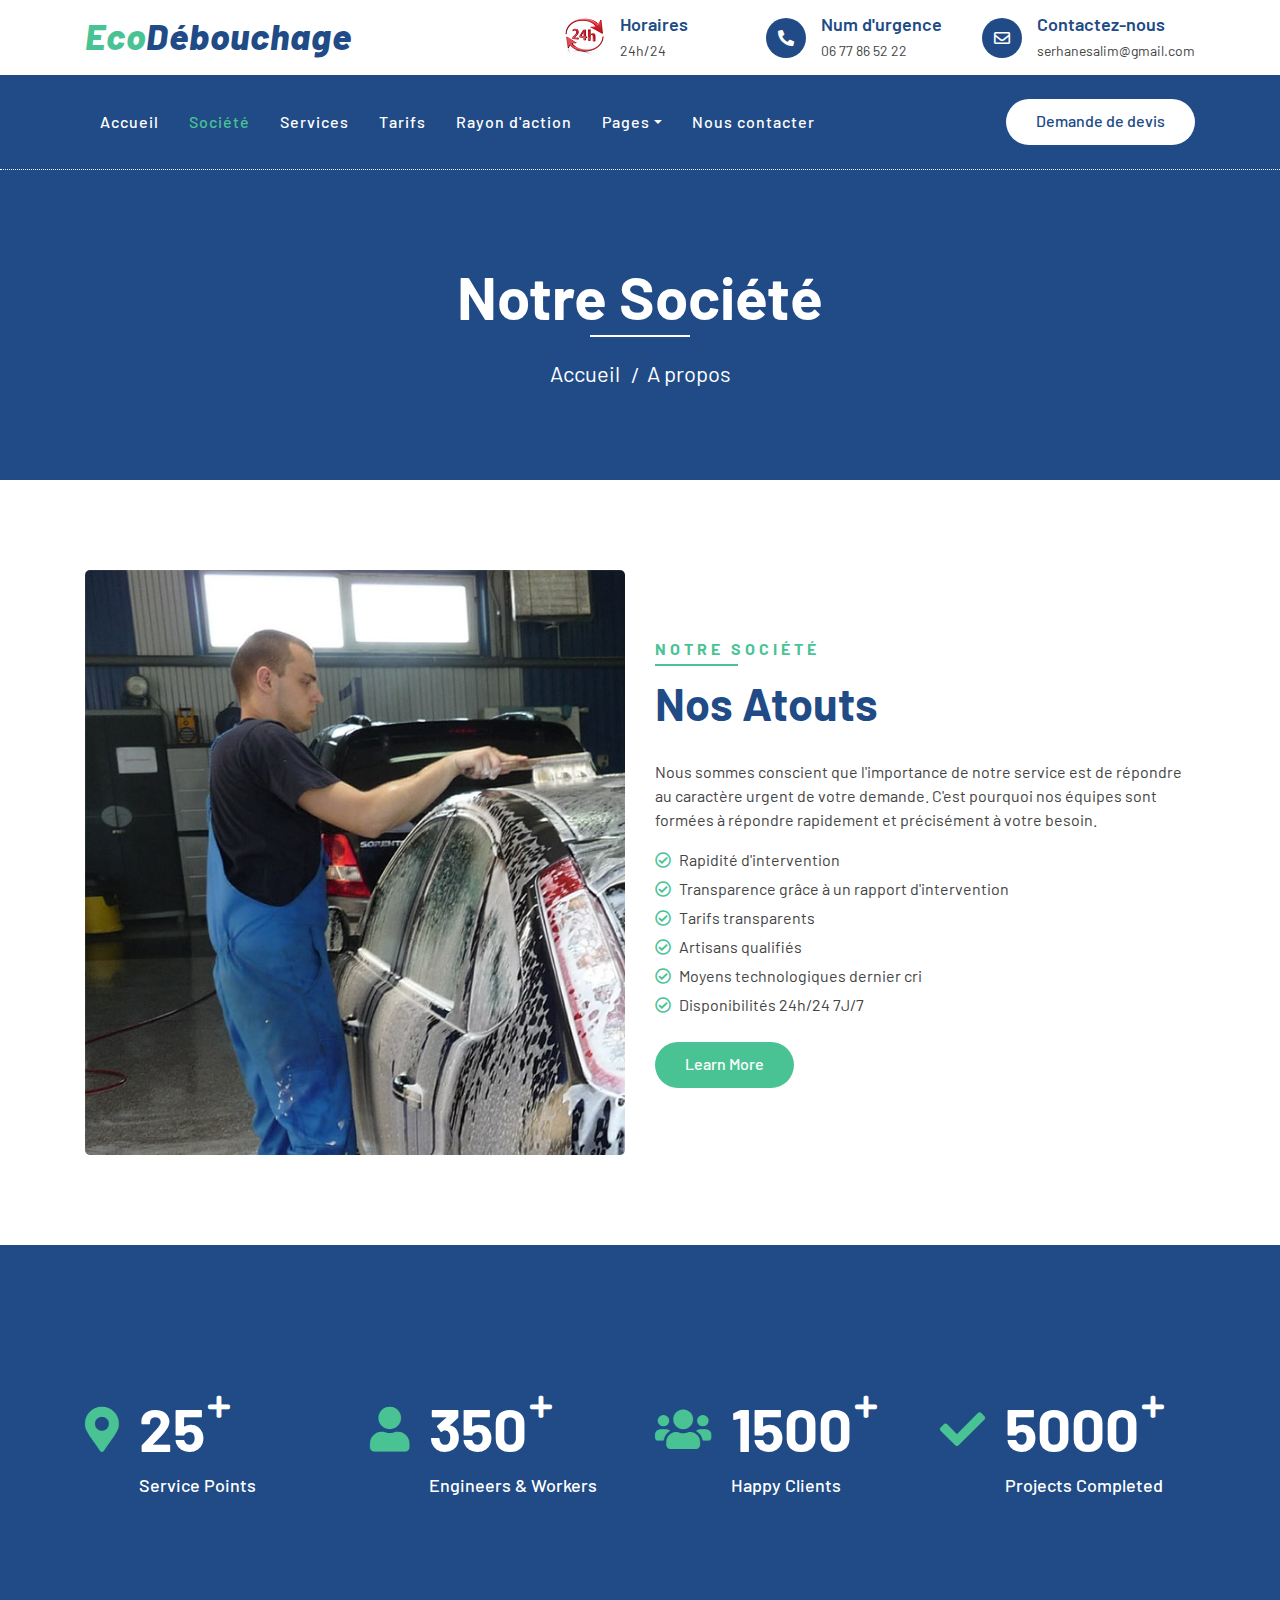
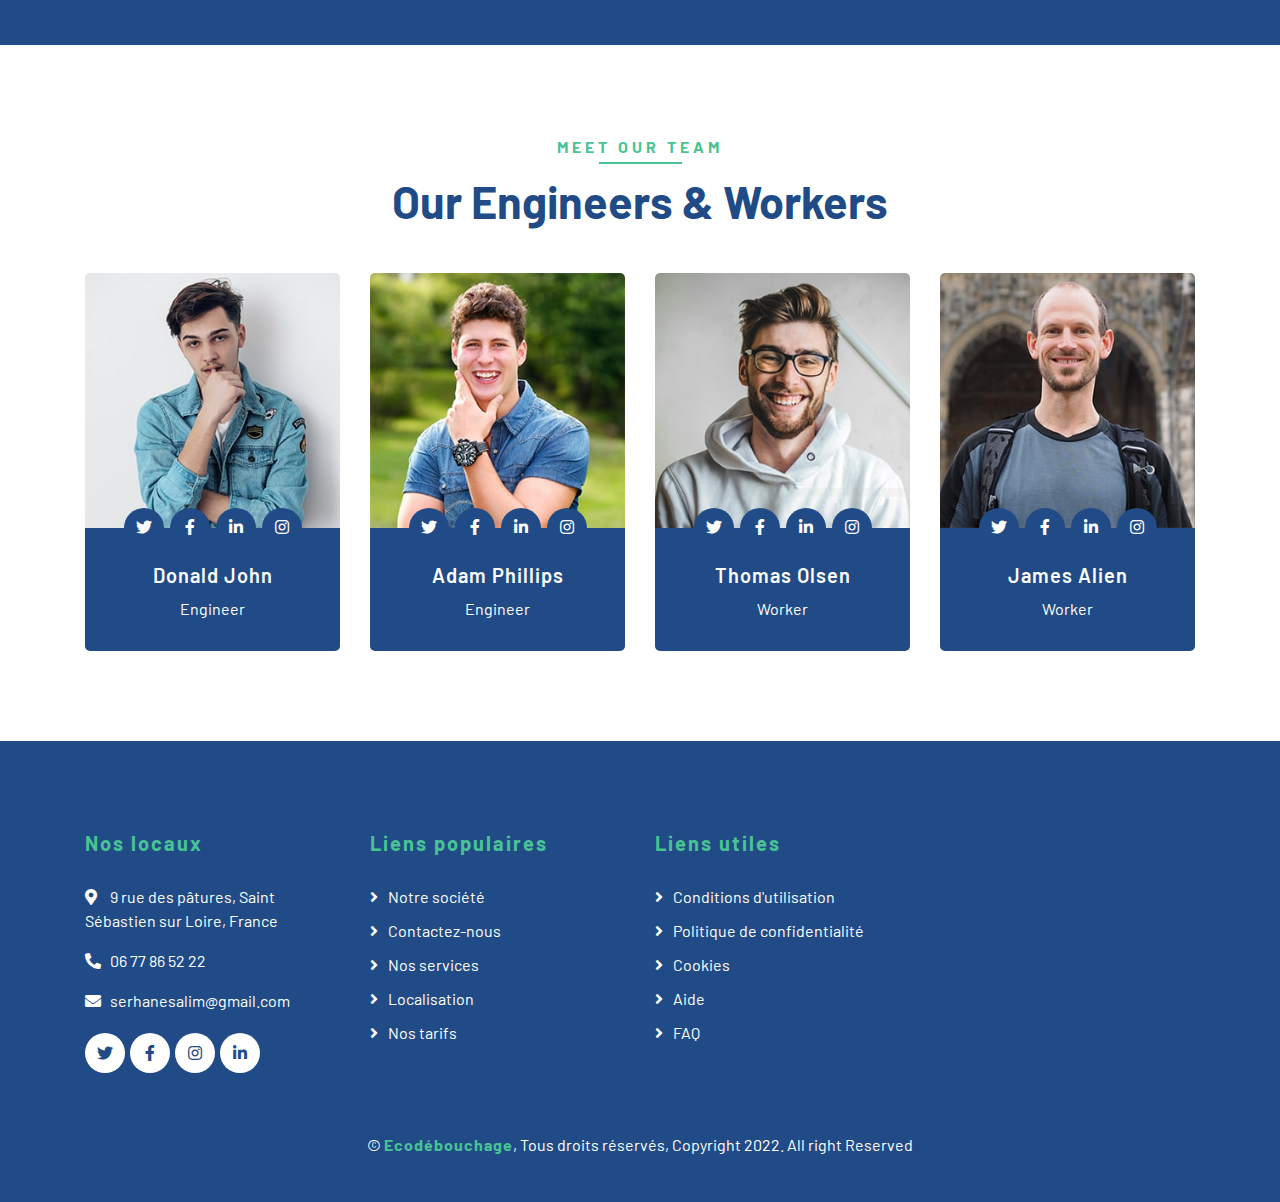
==== commit e3618c03: "13e V redirection des boutons" ====
--- a/about.html
+++ b/about.html
@@ -306,11 +306,10 @@
                             <p><i class="fa fa-phone-alt"></i>06 77 86 52 22</p>
                             <p><i class="fa fa-envelope"></i>serhanesalim@gmail.com</p>
                             <div class="footer-social">
-                                <a class="btn" href=""><i class="fab fa-twitter"></i></a>
-                                <a class="btn" href=""><i class="fab fa-facebook-f"></i></a>
-                                <a class="btn" href=""><i class="fab fa-youtube"></i></a>
-                                <a class="btn" href=""><i class="fab fa-instagram"></i></a>
-                                <a class="btn" href=""><i class="fab fa-linkedin-in"></i></a>
+                                <a class="btn" href="https://twitter.com"><i class="fab fa-twitter"></i></a>
+                                <a class="btn" href="https://fr-fr.facebook.com"><i class="fab fa-facebook-f"></i></a>
+                                <a class="btn" href="https://www.instagram.com"><i class="fab fa-instagram"></i></a>
+                                <a class="btn" href="https://www.linkedin.com"><i class="fab fa-linkedin-in"></i></a>
                             </div>
                         </div>
                     </div>
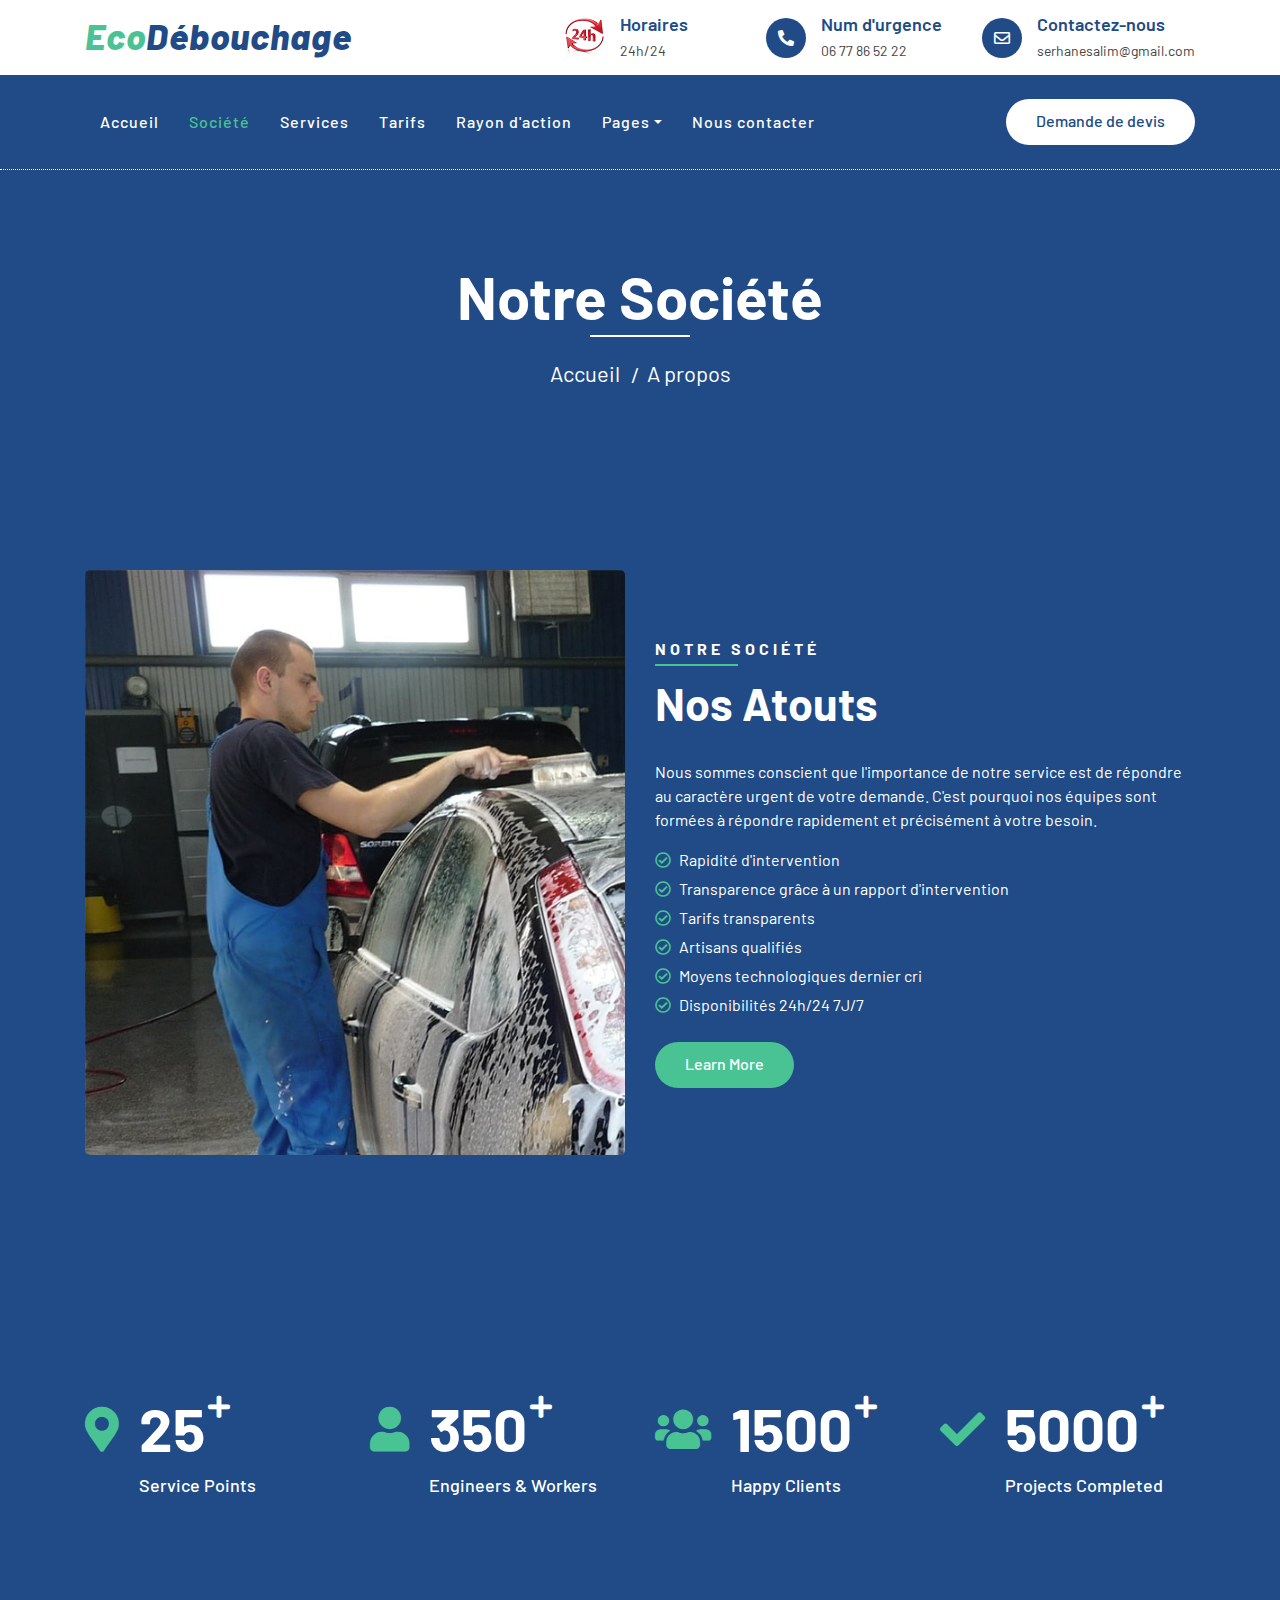
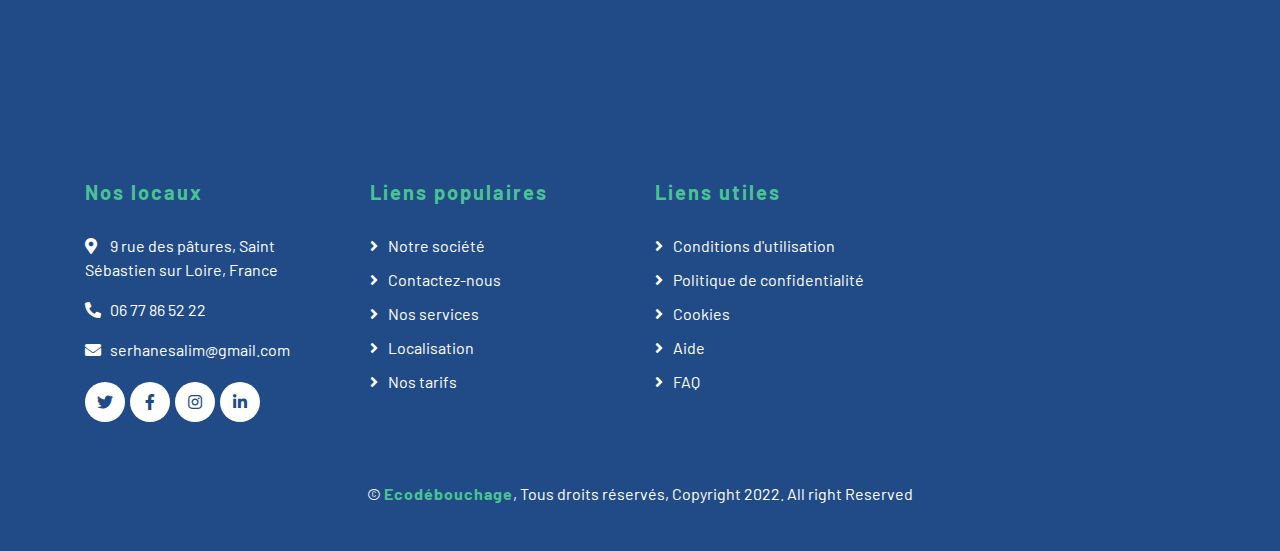
==== commit ed938b1c: "18e Version modification des service chgt logo" ====
--- a/about.html
+++ b/about.html
@@ -98,7 +98,6 @@
                             <div class="nav-item dropdown">
                                 <a href="#" class="nav-link dropdown-toggle" data-toggle="dropdown">Pages</a>
                                 <div class="dropdown-menu">
-                                    <a href="single.html" class="dropdown-item">Detail Page</a>
                                     <a href="team.html" class="dropdown-item">Nos collaborateurs</a>
                                     <a href="booking.html" class="dropdown-item">Prendre un rendez-vous</a>
                                 </div>
@@ -214,7 +213,7 @@
 
 
         <!-- Team Start -->
-        <div class="team">
+        <!-- <div class="team">  On a commenté tte la partie sur l'équipe, on la remettra peut être plus tard
             <div class="container">
                 <div class="section-header text-center">
                     <p>Meet Our Team</p>
@@ -291,7 +290,7 @@
                     </div>
                 </div>
             </div>
-        </div>
+        </div> -->
         <!-- Team End -->
 
 
@@ -316,11 +315,11 @@
                     <div class="col-lg-3 col-md-6">
                         <div class="footer-link">
                             <h2>Liens populaires</h2>
-                            <a href="">Notre société</a>
-                            <a href="">Contactez-nous</a>
-                            <a href="">Nos services</a>
-                            <a href="">Localisation</a>
-                            <a href="">Nos tarifs</a>
+                            <a href="about.html">Notre société</a>
+                            <a href="contact.html">Contactez-nous</a>
+                            <a href="service.html">Nos services</a>
+                            <a href="location.html">Localisation</a>
+                            <a href="price.html">Nos tarifs</a>
                         </div>
                     </div>
                     <div class="col-lg-3 col-md-6">
--- a/css/style.css
+++ b/css/style.css
@@ -4,7 +4,7 @@
 body {
     color: #444444;
     font-weight: 400;
-    background: #ffffff;
+    background: #204B86;
     font-family: 'Barlow', sans-serif;
 }
 
@@ -323,7 +323,7 @@
     position: relative;
     width: 100%;
     min-height: 400px;
-    background: #ffffff;
+    background: #204B86;
     margin-bottom: 45px;
 }
 
@@ -648,6 +648,7 @@
     margin: 0;
     font-size: 45px;
     font-weight: 700;
+    color: #ffffff;  /*On remet en blanc*/
     /*text-transform: capitalize;  Modifications pour enlever les majuscules de la page Contact dans envoyez nous vos suggestions */
 }
 
@@ -703,6 +704,7 @@
 
 .about .about-content ul li {
     margin-bottom: 5px;
+    color: #ffffff;  /*Element de la lsite changé */
 }
 
 .about .about-content ul li i {
@@ -750,12 +752,15 @@
     font-size: 20px;
     font-weight: 700;
     letter-spacing: 1px;
+    color: #ffffff; /*Couleur ajouté*/
 }
 
 .service .service-item p {
     margin: 0;
-}
-
+    color: #ffffff; /* Coleur ajouté*/
+}
+
+/*fin morceau ajouté*/
 
 /*******************************/
 /********** Facts CSS **********/
@@ -955,10 +960,12 @@
 .location .location-text h3 {
     font-size: 18px;
     font-weight: 700;
+    color: #ffffff;  /*On remet en blanc*/
 }
 
 .location .location-text p {
     margin-bottom: 5px;
+    color: #ffffff;  /*On remet en blanc*/
 }
 
 .location .location-text p strong {
@@ -1160,6 +1167,7 @@
     font-weight: 700;
     letter-spacing: 1px;
     margin-bottom: 5px;
+    color: #ffffff;  /*Couleur rajouté*/
 }
 
 .testimonial .testimonial-text h4 {
@@ -1172,6 +1180,7 @@
 
 .testimonial .testimonial-text p {
     margin: 0;
+    color: #ffffff; /* Couleur rajouté*/
 }
 
 .testimonial .testimonial-text p::before {
@@ -2062,3 +2071,50 @@
 .footer .copyright p a:hover {
     color: #ffffff;
 }
+
+
+/*  Modif */
+
+.about h2 {
+
+    color: #ffffff;
+
+
+}
+
+.about p {
+
+    color: #ffffff;
+
+}
+
+
+
+.nav-item.nav-link {
+
+    transition-property: all;
+    transition-duration: 0.5s;
+    transition-timing-function: ease;
+    transition-delay: 0s;
+
+}
+
+
+/* A rajouter dans la section location, ce sont les modifications pour la carte, cela affecte même la carte page contact rajout de bordure noire de 2px*/
+
+iframe {
+    border: 2px black solid;
+
+
+}
+
+
+/*Mise en place des logos services, on va devoir adapter pour chaque taille de logo, car ce sont des rectangles 
+Cette mise en place est temporaire, on devra définir des id plûtot que des classes pour bien les modifier individuellement
+
+*/
+img.flaticon-car-wash-1 {
+    margin: 0;
+    height: 60px;
+    width: 86px;
+}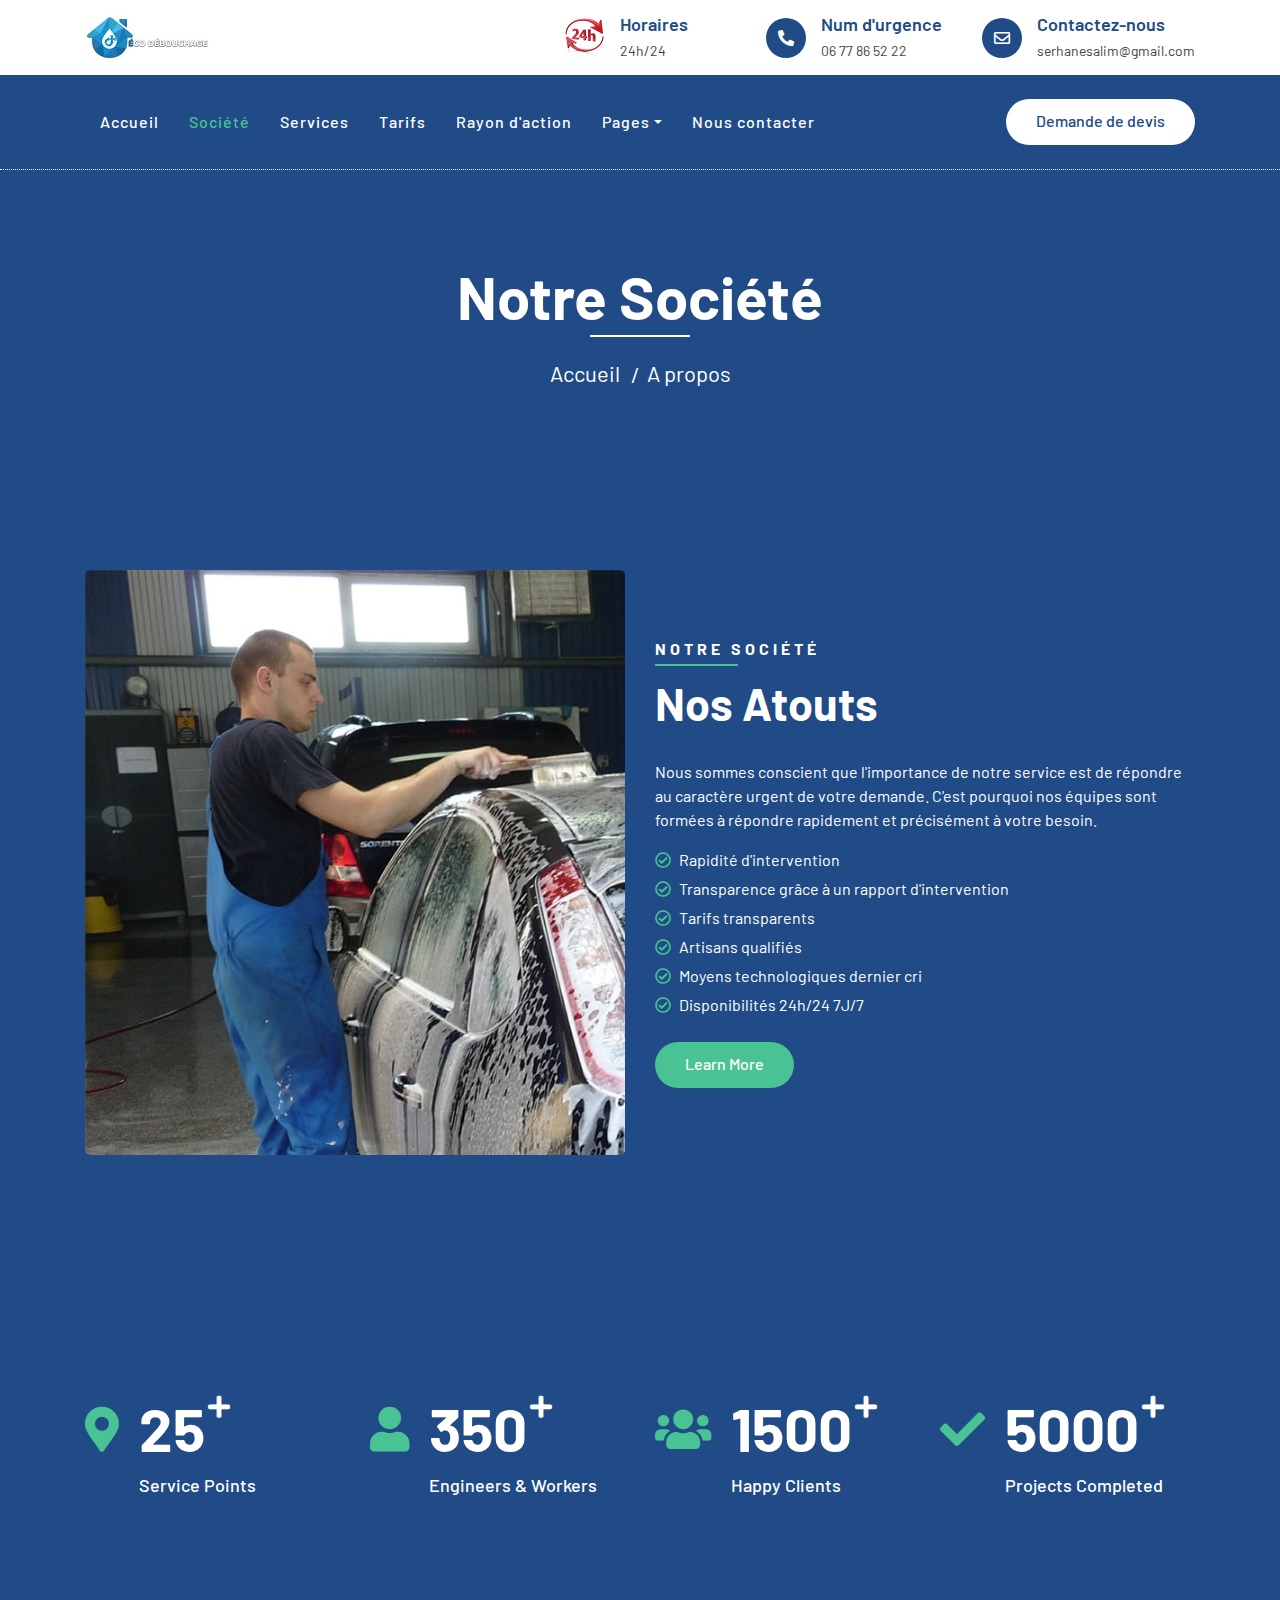
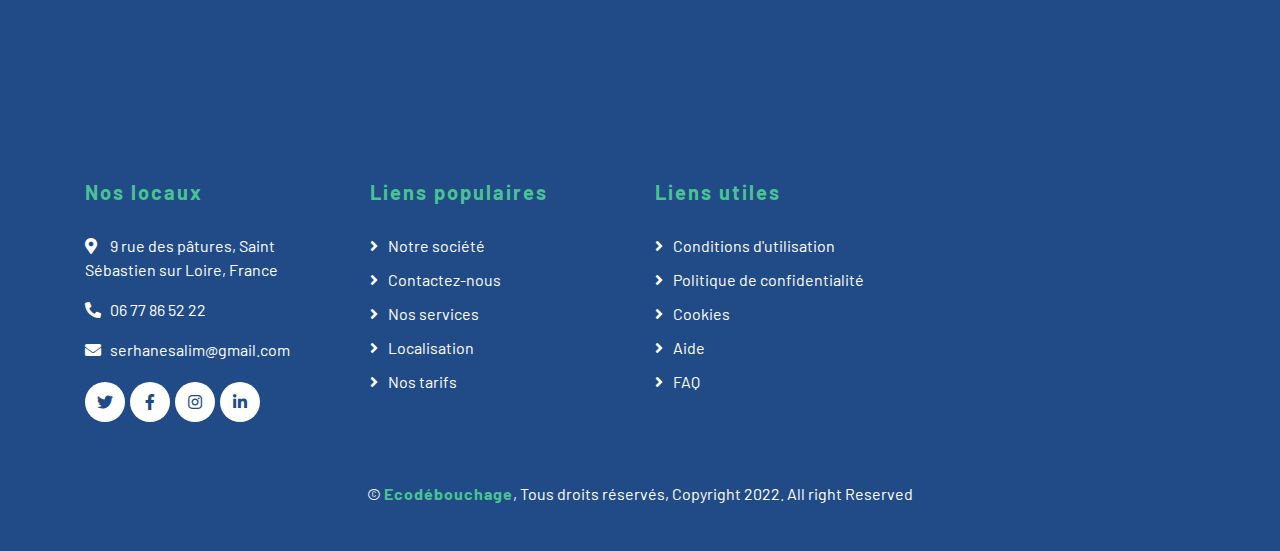
==== commit dbe6d3d6: "19e Version modification du logo d'entête" ====
--- a/about.html
+++ b/about.html
@@ -32,8 +32,8 @@
                     <div class="col-lg-4 col-md-12">
                         <div class="logo">
                             <a href="index.html">
-                                <h1>Eco<span>Débouchage</span></h1>
-                                <!-- <img src="img/logo.jpg" alt="Logo"> -->
+                                <!-- <h1>Eco<span>Débouchage</span></h1> -->
+                                <img src="img/logo_enseigne.jpg" alt="Logo">
                             </a>
                         </div>
                     </div>
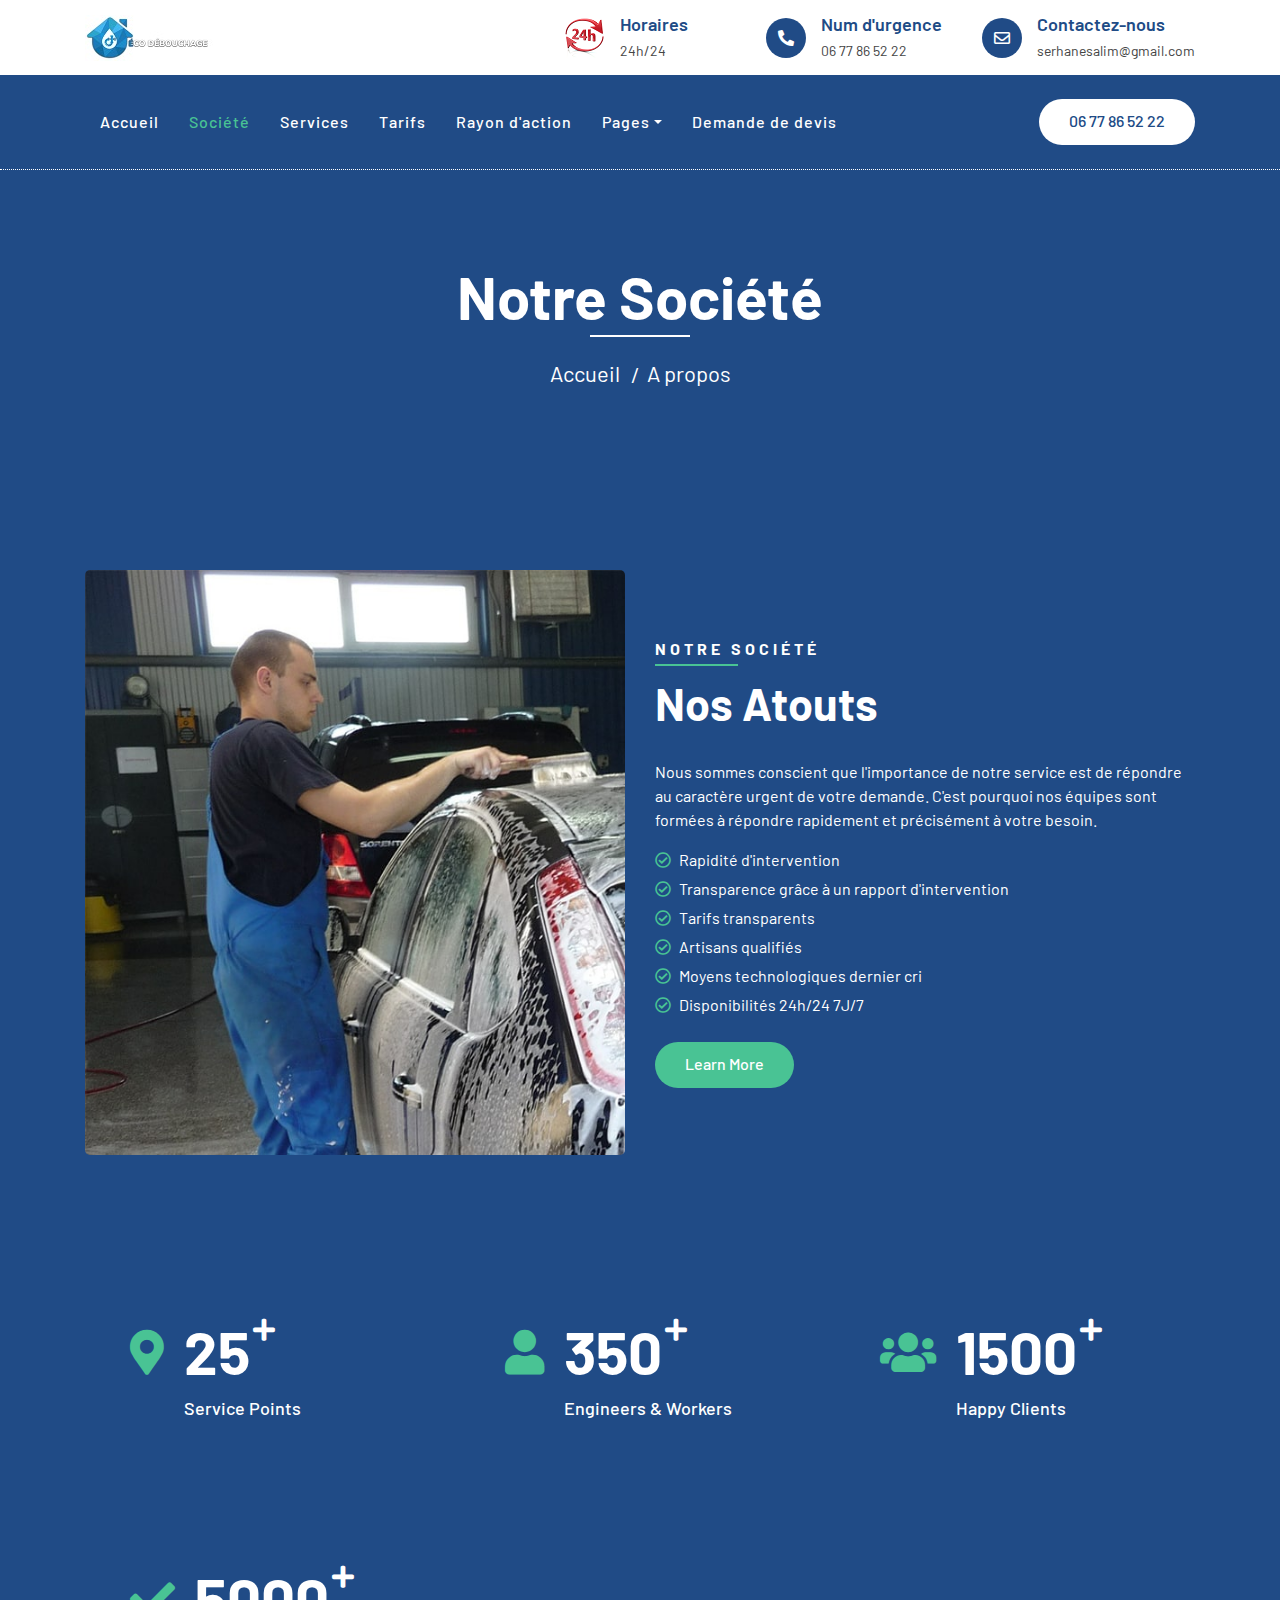
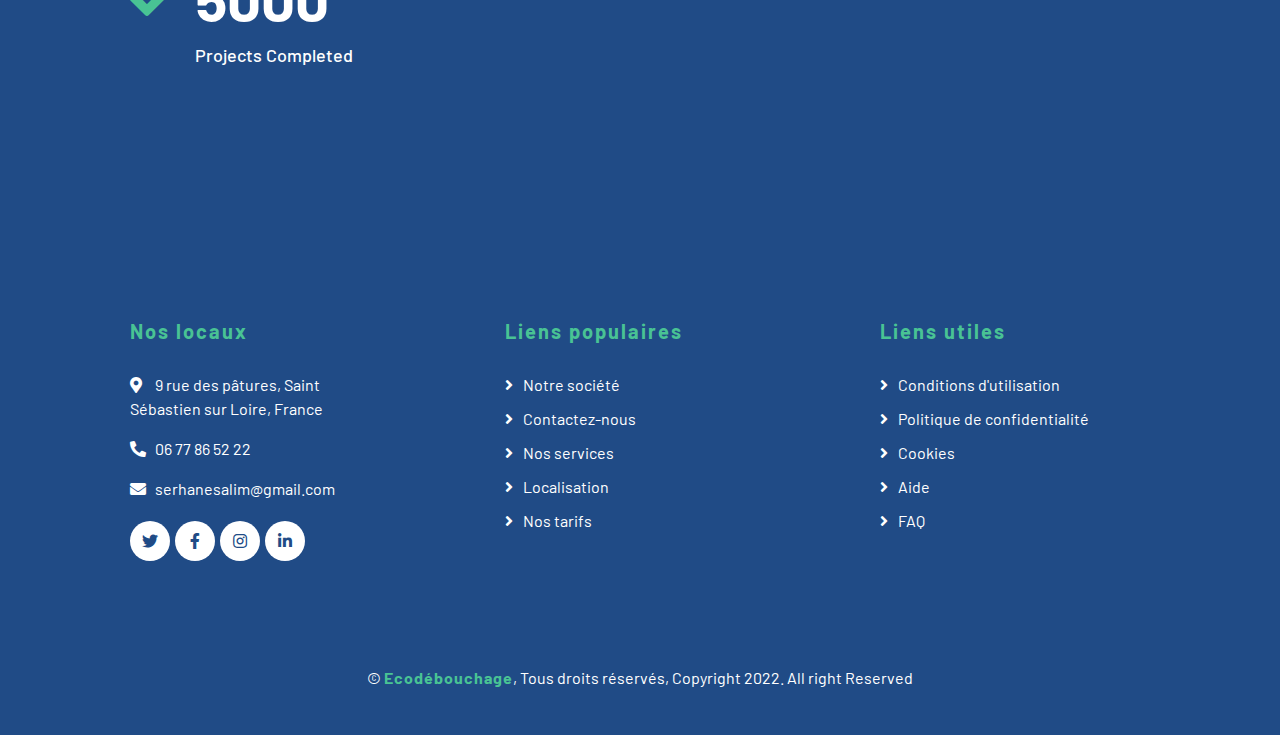
==== commit ea7caac7: "21e numéro de téléphone et demande de devis" ====
--- a/about.html
+++ b/about.html
@@ -102,10 +102,10 @@
                                     <a href="booking.html" class="dropdown-item">Prendre un rendez-vous</a>
                                 </div>
                             </div>
-                            <a href="contact.html" class="nav-item nav-link">Nous contacter</a>
+                            <a href="contact.html" class="nav-item nav-link">Demande de devis</a>
                         </div>
                         <div class="ml-auto">
-                            <a class="btn btn-custom" href="#">Demande de devis</a>
+                            <a class="btn btn-custom" href="#">06 77 86 52 22</a>
                         </div>
                     </div>
                 </nav>
--- a/css/style.css
+++ b/css/style.css
@@ -2117,4 +2117,37 @@
     margin: 0;
     height: 60px;
     width: 86px;
+}
+
+/**************************************** PAGE SERVICE : Services rédigés **************************************************/
+
+.service-detail-container {
+    text-align: center;  /* On centre le texte sur la page pour que lors d'un dézoom on n'observe pas de prblm*/
+}
+
+.service-detail-container h2 {
+    color: white;
+    text-align: center;
+}
+
+.service-detail-container p {
+    color: white;
+    padding-left: 15px;
+    text-size-adjust: auto;
+}
+
+
+
+.service-detail-items {
+    margin: 50px;
+}
+
+
+
+/* Modification de la disposition des services*/
+
+.col-lg-3.col-md-6 {
+
+    margin: 45px;
+
 }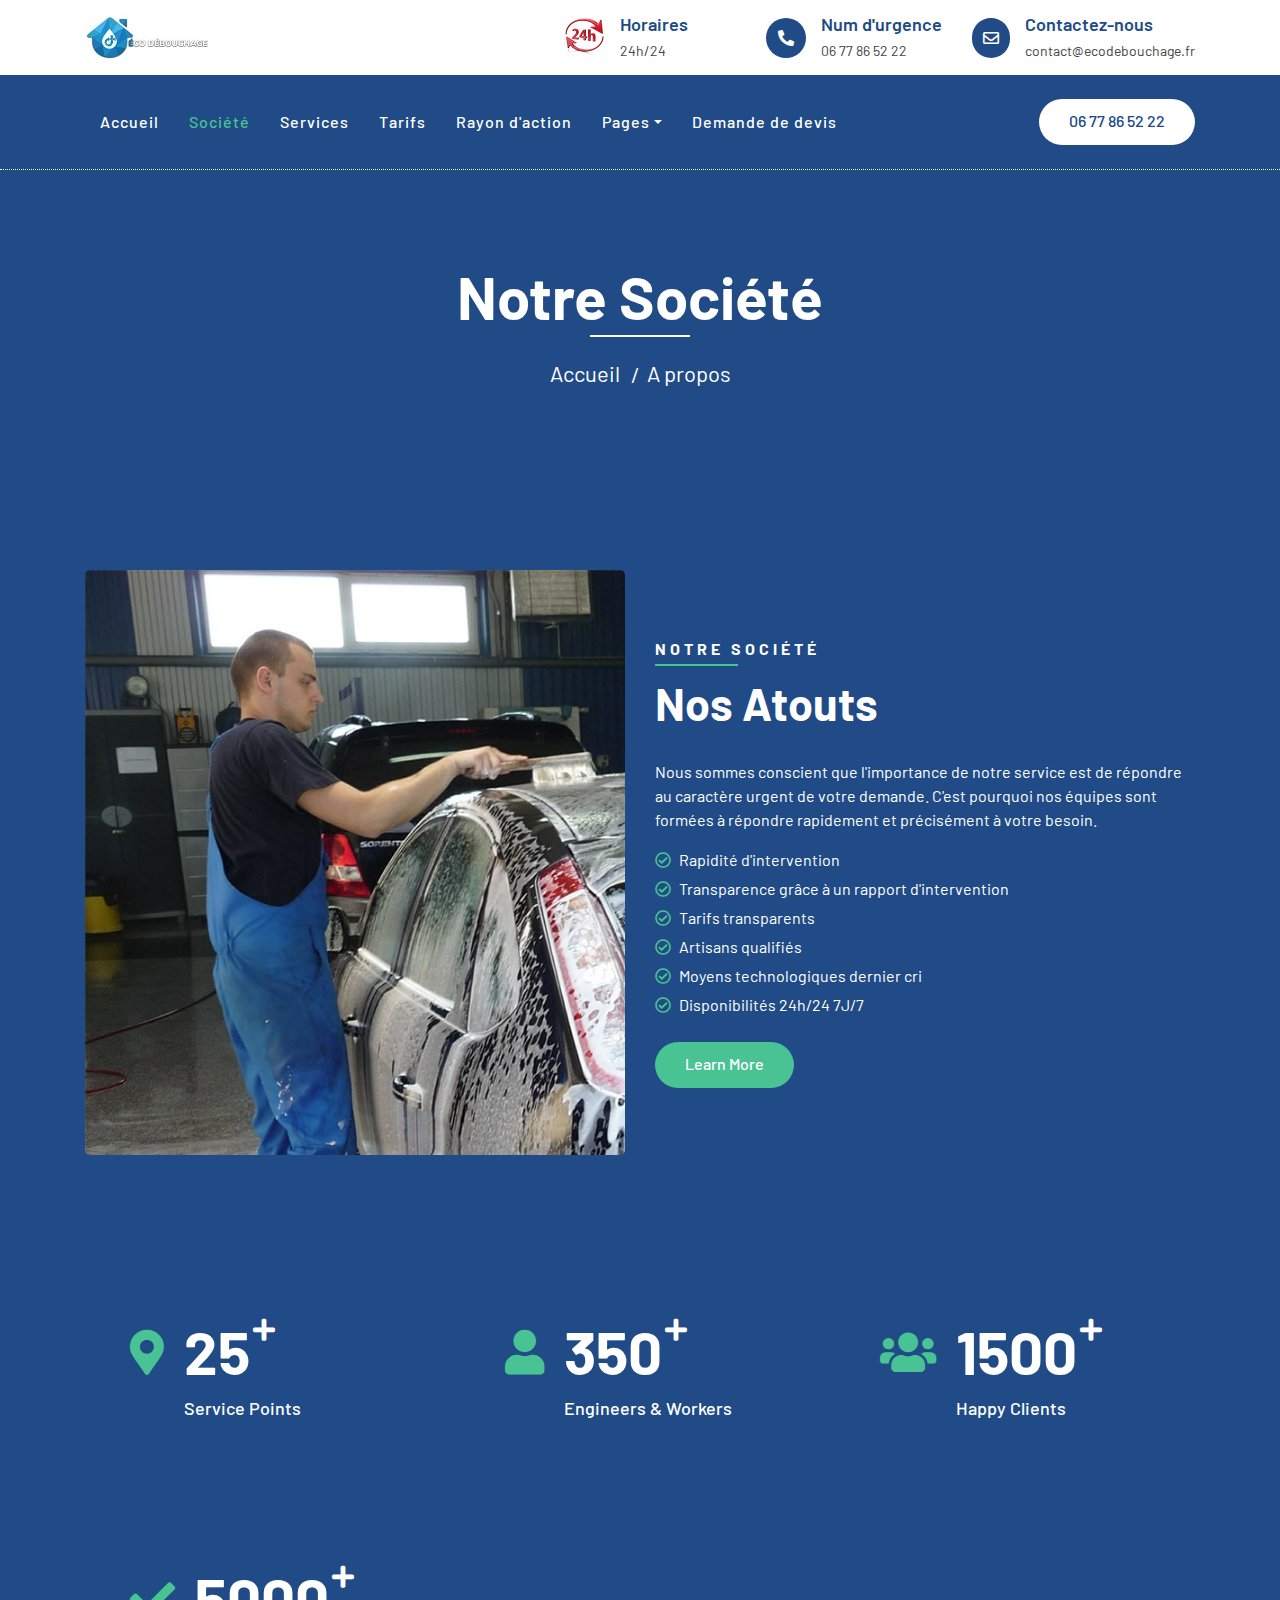
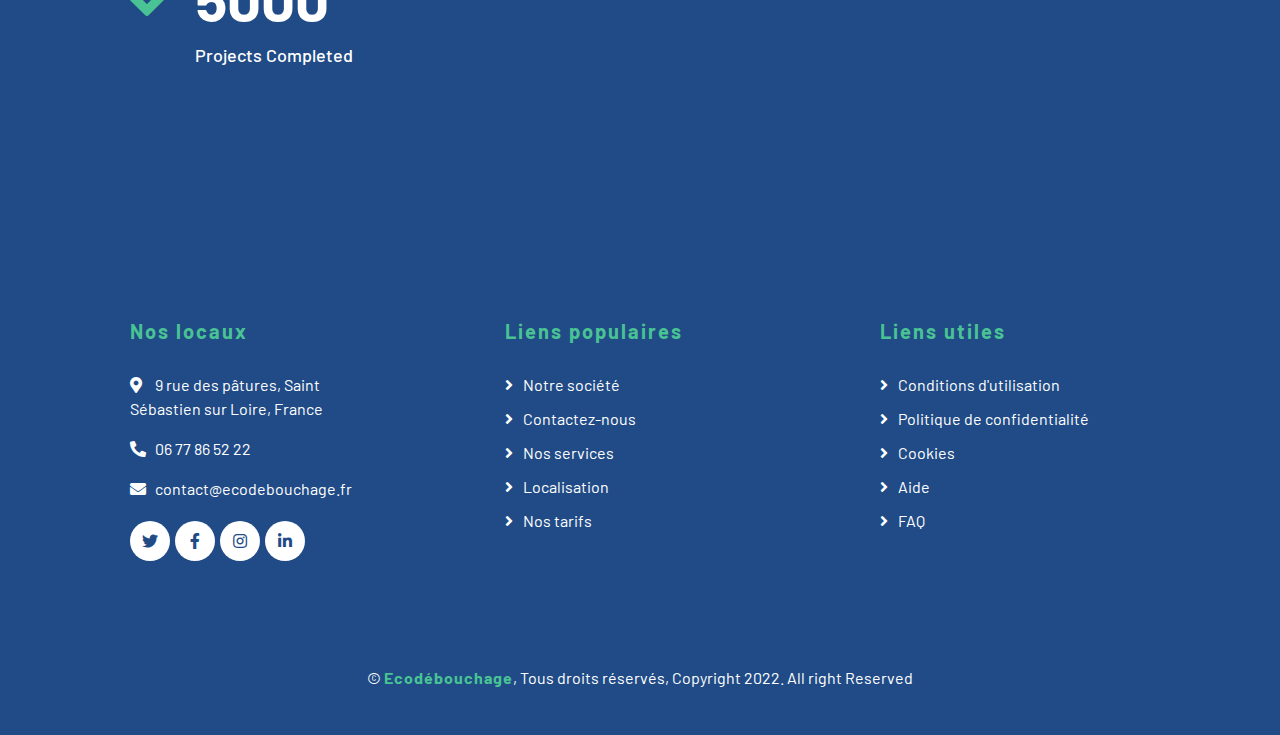
==== commit f574aab2: "24e version changement de l'adresse mail..." ====
--- a/about.html
+++ b/about.html
@@ -68,7 +68,7 @@
                                     </div>
                                     <div class="top-bar-text">
                                         <h3>Contactez-nous</h3>
-                                        <p>serhanesalim@gmail.com</p>
+                                        <p>contact@ecodebouchage.fr</p>
                                     </div>
                                 </div>
                             </div>
@@ -303,7 +303,7 @@
                             <h2>Nos locaux</h2>
                             <p><i class="fa fa-map-marker-alt"></i>9 rue des pâtures, Saint Sébastien sur Loire, France</p>
                             <p><i class="fa fa-phone-alt"></i>06 77 86 52 22</p>
-                            <p><i class="fa fa-envelope"></i>serhanesalim@gmail.com</p>
+                            <p><i class="fa fa-envelope"></i>contact@ecodebouchage.fr</p>
                             <div class="footer-social">
                                 <a class="btn" href="https://twitter.com"><i class="fab fa-twitter"></i></a>
                                 <a class="btn" href="https://fr-fr.facebook.com"><i class="fab fa-facebook-f"></i></a>
--- a/css/style.css
+++ b/css/style.css
@@ -879,20 +879,20 @@
 }
 
 .price .price-body {
-    padding: 0 0 20px 0;
-}
-
-.price .price-body ul {
+    padding: 0 0 20px 0;   
+}
+
+.price .price-body ul {  
     margin: 0;
     padding: 0;
     list-style: none;
 }
 
-.price .price-body ul li {
+.price .price-body ul li {  
     padding: 0 0 15px 0;
 }
 
-.price .price-body ul li i {
+.price .price-body ul li i { 
     margin-right: 10px;
 }
 
